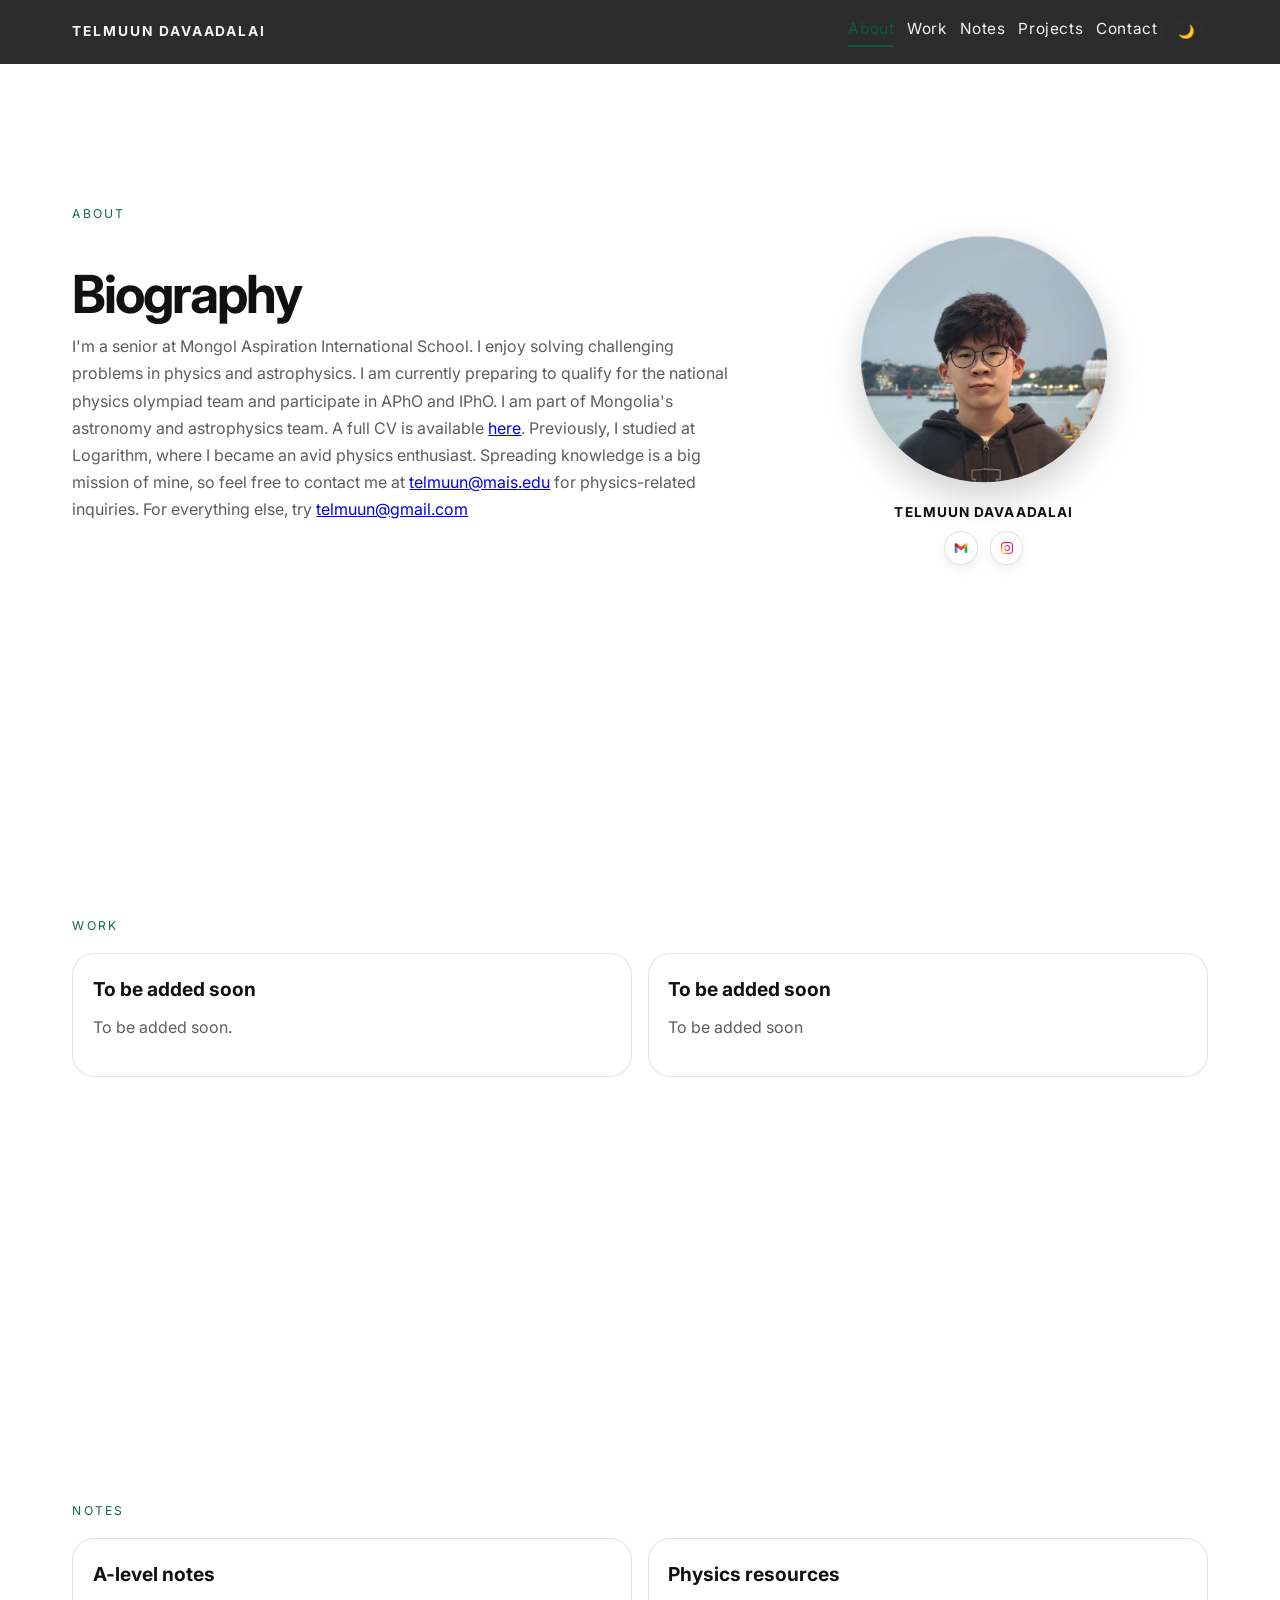
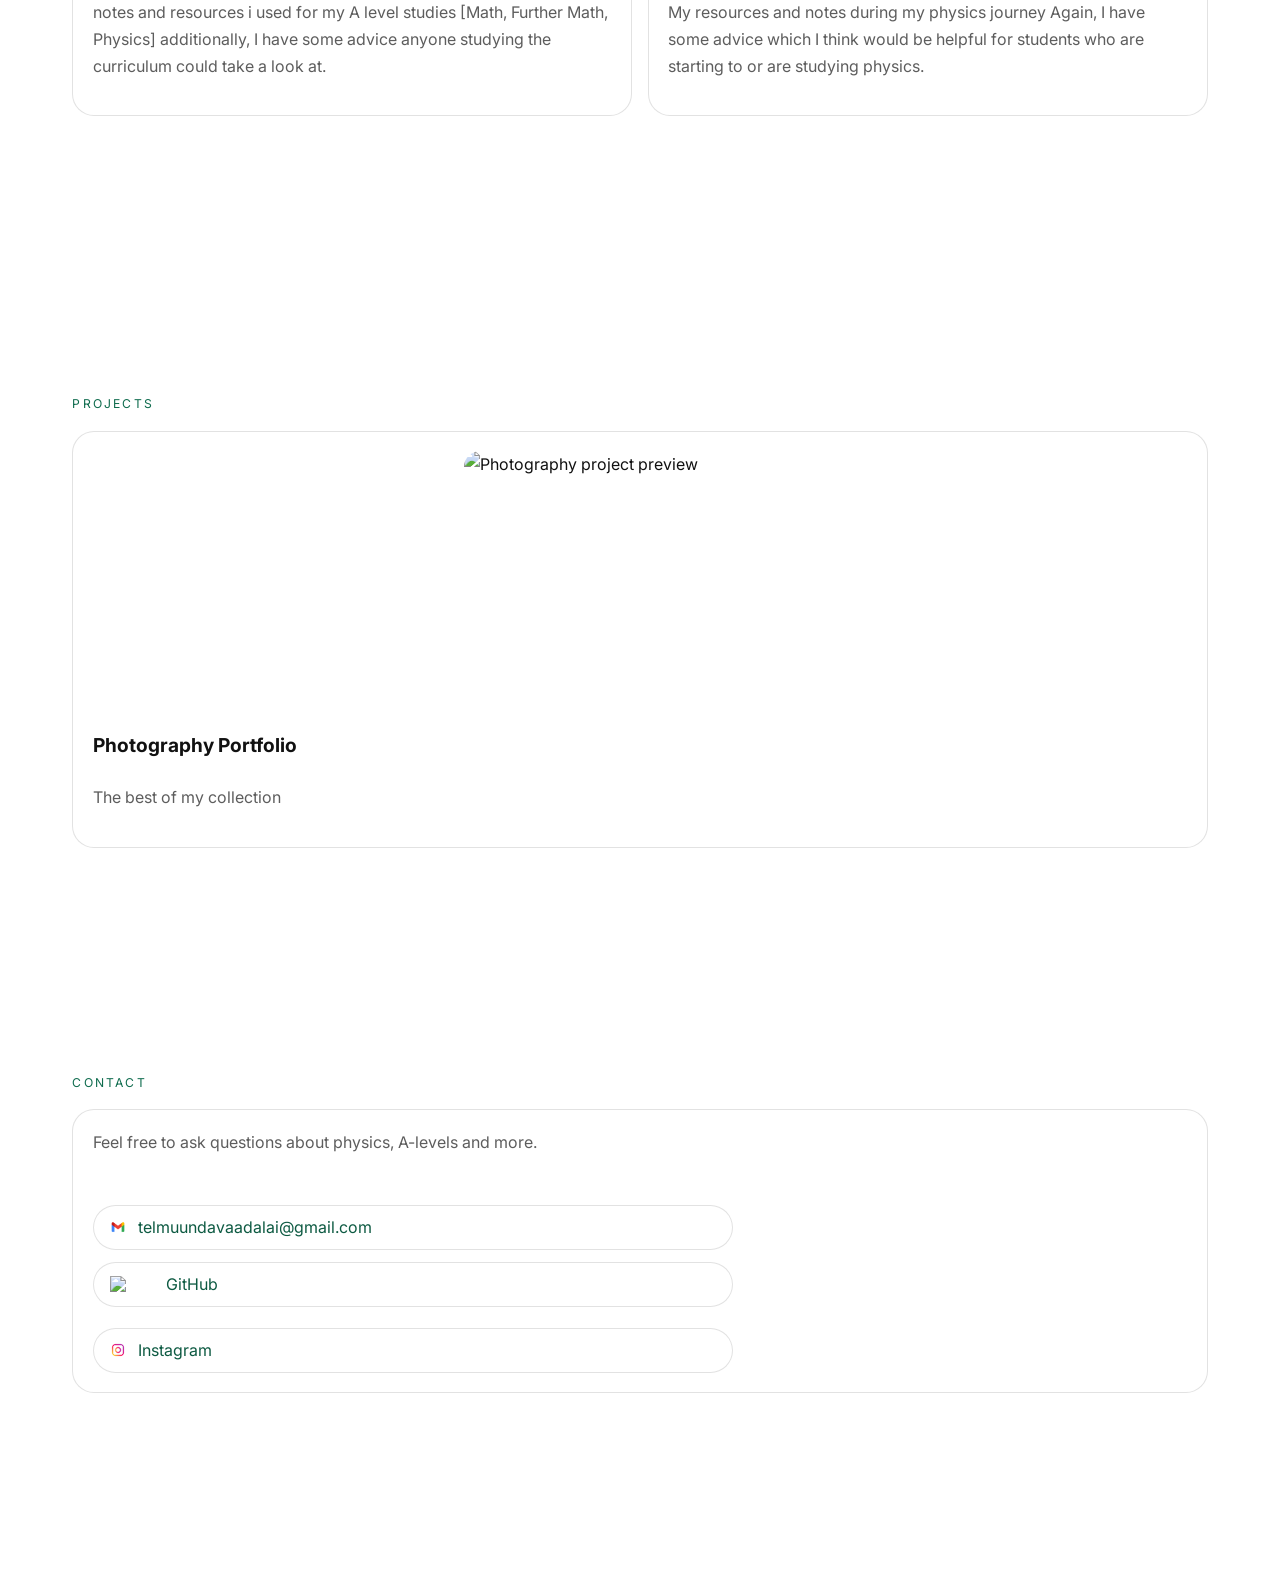
==== index.html @ 23a1ea7b "Update Instagram logo image format to AVIF" ====
<!DOCTYPE html>
<html lang="en">
	<head>
		<title>Telmuun Davaadalai | Portfolio</title>
		<meta charset="utf-8" />
		<meta name="viewport" content="width=device-width, initial-scale=1, user-scalable=no" />
		<link rel="preconnect" href="https://fonts.googleapis.com" />
		<link rel="preconnect" href="https://fonts.gstatic.com" crossorigin />
		<link href="https://fonts.googleapis.com/css2?family=Inter:wght@400;500;600;700;800&display=swap" rel="stylesheet" />
		<link rel="stylesheet" href="assets/css/fontawesome-all.min.css" />
		<link rel="stylesheet" href="assets/css/portfolio.css" />
	</head>
	<body>
		<header class="site-header">
			<div class="site-header-inner">
				<a class="brand" href="#about">TELMUUN DAVAADALAI</a>
				<nav class="top-nav" aria-label="Section Menu">
					<a class="nav-link active" href="#about">About</a>
					<a class="nav-link" href="#work">Work</a>
					<a class="nav-link" href="#notes">Notes</a>
					<a class="nav-link" href="#projects">Projects</a>
					<a class="nav-link" href="#contact">Contact</a>
				</nav>
				<button class="theme-toggle" id="themeToggle" 
				type="button" aria-label="Toggle light and dark mode">🌙</button>
			</div>
		</header>

		<main class="content-shell">
				<section class="section intro" id="about">
					<div class="eyebrow">About</div>
					<div class="intro-grid">
						<div>
							<h1>Biography</h1>
							<p>I'm a senior at Mongol Aspiration International School. I enjoy solving 
								challenging problems in physics and astrophysics. I am currently preparing to qualify for 
								the national physics olympiad team and participate in APhO and IPhO. 
								I am part of Mongolia's astronomy and astrophysics team. A full CV is available 
								<a href="files/cv.pdf" download>here</a>.
								Previously, I studied at Logarithm, where I became an avid physics enthusiast.
								 Spreading knowledge is a big mission of mine, so feel free to contact me at 
								 <a href="mailto:27d_telmuun.d@mongolaspiration.edu.mn">telmuun@mais.edu</a> for physics-related
								 inquiries. For everything else, try <a href="mailto:telmuun2020temka123@gmail.com">telmuun@gmail.com</a>

							   </p>
						</div>
							<div class="portrait-wrap">
								<div class="portrait-panel">
									<img src="files/telmuun01.jpg" alt="Portrait of Telmuun" />
								</div>
								<div class="portrait-caption">
								<div class="portrait-name">Telmuun Davaadalai</div>
								<div class="portrait-links">
									<a href="mailto:telmuundavaadalai@gmail.com" aria-label="Email Telmuun">
										<img src="files/gmaillogo.png" alt="Email icon" />
									</a>
									<a href="https://www.instagram.com/telmuun_davaadalai/" target="_blank" rel="noreferrer" aria-label="Instagram">
										<img src="files/instagramlogo.avif" alt="Instagram icon" />
									</a>
								</div>
							</div>
						</div>
					</div>
				</section>

				<section class="section" id="work">
					<div class="eyebrow">Work</div>
					<div class="card-grid">
						<article class="card">
							<h2>To be added soon</h2>
							<p>To be added soon.</p>
						</article>
						<article class="card">
							<h2>To be added soon</h2>
							<p>To be added soon</p>
						</article>
					</div>
				</section>

				<section class="section" id="notes">
					<div class="eyebrow">Notes</div>
					<div class="card-grid cards-2">
						<article class="card">
							<h2>A-level notes</h2>
							<p>notes and resources i used for my A level studies [Math, Further Math, Physics]
								additionally, I have some advice anyone studying the curriculum could take a look at. 
							</p>
						</article>
						<article class="card">
							<h2>Physics resources</h2>
							<p>My resources and notes during my physics journey
								Again, I have some advice which I think would be helpful for students who are starting to or are studying physics.
							</p>
						</article>
					</div>
				</section>

				<section class="section" id="projects">
					<div class="eyebrow">Projects</div>
					<div class="card-grid single-photo-project">
						<a class="card photo-card project-link" href="photography.html">
							<div class="photo-card-image">
								<img src="images/thumbs/01.jpg" alt="Photography project preview" />
							</div>
							<h2>Photography Portfolio</h2>
							<p>The best of my collection</p>
						</a>
					</div>
				</section>

				<section class="section" id="contact">
					<div class="eyebrow">Contact</div>
					<div class="contact-box">
						<p>Feel free to ask questions about physics, A-levels and more.</p>
						<ul class="contact-list">
							<li>
								<a class="contact-item" href="mailto:telmuundavaadalai@gmail.com" aria-label="Email Telmuun">
									<img class="contact-icon" src="files/gmaillogo.png" alt="Email logo" />
									<span>telmuundavaadalai@gmail.com</span>
								</a>
							</li>
							<li>
								<a class="contact-item" href="https://github.com/Tlmun" target="_blank" rel="noreferrer" aria-label="GitHub">
									<img class="contact-icon github-logo-light" src="files/Githubblack.png" alt="GitHub logo for light mode" />
									<img class="contact-icon github-logo-dark" src="files/Githubwhite.png" alt="GitHub logo for dark mode" />
									<span>GitHub</span>
								</a>
							</li>
							<li>
								<a class="contact-item" href="https://www.instagram.com/telmuun_davaadalai/" target="_blank" rel="noreferrer" aria-label="Instagram">
									<img class="contact-icon" src="files/instagramlogo.avif" alt="Instagram logo" />
									<span>Instagram</span>
								</a>
							</li>
						</ul>
					</div>
				</section>
			</main>

		<script>
			const sections = document.querySelectorAll('.section');
			const links = document.querySelectorAll('.nav-link');
			const themeToggle = document.getElementById('themeToggle');
			const prefersDark = window.matchMedia('(prefers-color-scheme: dark)').matches;

			document.body.classList.toggle('light-mode', !prefersDark);
			document.body.classList.toggle('dark-mode', prefersDark);
			themeToggle.textContent = prefersDark ? '☀️' : '🌙';

			themeToggle.addEventListener('click', () => {
				const isLight = document.body.classList.toggle('light-mode');
				document.body.classList.toggle('dark-mode', !isLight);
				themeToggle.textContent = isLight ? '🌙' : '☀️';
			});

			const observer = new IntersectionObserver((entries) => {
				entries.forEach((entry) => {
					if (!entry.isIntersecting) return;

					const id = entry.target.getAttribute('id');
					links.forEach((link) => {
						const active = link.getAttribute('href') === `#${id}`;
						link.classList.toggle('active', active);
					});
				});
			}, {
				threshold: 0.45
			});

			sections.forEach((section) => observer.observe(section));
		</script>
	</body>
</html>
---- assets/css/portfolio.css ----
:root {
  --bg: #0a0a0a;
  --panel: rgba(255, 255, 255, 0.04);
  --text: #f5f3ee;
  --muted: #beb8ab;
  --line: rgba(255, 255, 255, 0.1);
  --accent: #9de2cb;
  --accent-2: #d8f7eb;
}

@media (prefers-color-scheme: light) {
  :root {
    --bg: #ffffff;
    --panel: #ffffff;
    --text: #111111;
    --muted: #5d5d5d;
    --line: rgba(17, 17, 17, 0.12);
    --accent: #0f6c4e;
    --accent-2: #0d5a42;
  }
}

* {
  box-sizing: border-box;
}

html {
  scroll-behavior: smooth;
}

body {
  margin: 0;
  font-family: "Inter", "Segoe UI", Helvetica, Arial, sans-serif;
  background:
    radial-gradient(circle at top left, rgba(157, 226, 203, 0.16), transparent 18%),
    radial-gradient(circle at top right, rgba(216, 247, 235, 0.1), transparent 22%),
    var(--bg);
  color: var(--text);
  line-height: 1.7;
}

body.light-mode {
  --bg: #ffffff;
  --panel: #ffffff;
  --text: #111111;
  --muted: #5d5d5d;
  --line: rgba(17, 17, 17, 0.12);
  --accent: #0f6c4e;
  --accent-2: #0d5a42;
  background: #ffffff;
}

body.dark-mode {
  --bg: #0a0a0a;
  --panel: rgba(255, 255, 255, 0.04);
  --text: #f5f3ee;
  --muted: #beb8ab;
  --line: rgba(255, 255, 255, 0.1);
  --accent: #9de2cb;
  --accent-2: #d8f7eb;
}

img {
  max-width: 100%;
  display: block;
}

.site-header {
  position: sticky;
  top: 0;
  z-index: 30;
  backdrop-filter: blur(14px);
  background: rgba(10, 10, 10, 0.86);
  border-bottom: 1px solid var(--line);
}

.site-header .brand,
.site-header .theme-toggle,
.site-header .top-nav a {
  color: #f5f3ee;
}

.site-header-inner {
  max-width: 1180px;
  margin: 0 auto;
  padding: 1rem 1.4rem;
  display: flex;
  align-items: center;
  justify-content: space-between;
  gap: 0.45rem;
}

.theme-toggle {
  margin-left: 0;
  border: 1px solid var(--line);
  background: transparent;
  color: #f5f3ee;
  border-radius: 999px;
  padding: 0.45rem 0.75rem;
  cursor: pointer;
}

.brand {
  display: inline-block;
  margin-right: auto;
  color: #f5f3ee;
  text-decoration: none;
  font-weight: 700;
  letter-spacing: 0.14em;
  text-transform: uppercase;
  font-size: 0.86rem;
}

.top-nav {
  display: flex;
  gap: 0.8rem;
  flex-wrap: wrap;
}

.top-nav a {
  color: #d8f7eb;
  text-decoration: none;
  font-size: 0.96rem;
  letter-spacing: 0.04em;
  padding-bottom: 0.18rem;
  border-bottom: 2px solid transparent;
}

.top-nav a:hover,
.top-nav a.active {
  color: var(--accent-2);
  border-bottom-color: var(--accent-2);
  font-weight: 400;
}

.content-shell {
  max-width: 1180px;
  margin: 0 auto;
  padding: 0.9rem 1.4rem 2rem;
}

.section {
  min-height: 68vh;
  display: flex;
  flex-direction: column;
  justify-content: center;
  padding: 0.4rem 0;
}

.eyebrow {
  color: var(--accent);
  text-transform: uppercase;
  letter-spacing: 0.18em;
  font-size: 0.76rem;
  margin-bottom: 1rem;
}

.intro-grid,
.card-grid,
.contact-box {
  display: grid;
  gap: 1rem;
}

.intro-grid {
  grid-template-columns: 1.2fr 0.8fr;
  align-items: center;
}

h1,
h2,
p {
  margin-top: 0;
}

h1 {
  font-size: clamp(2.2rem, 4.1vw, 3.5rem);
  line-height: 1.04;
  letter-spacing: -0.04em;
  margin-bottom: 0.75rem;
}

h2 {
  font-size: 1.2rem;
  margin-bottom: 0.5rem;
}

p,
li {
  color: var(--muted);
}

.portrait-panel,
.card,
.contact-box {
  border: 1px solid var(--line);
  border-radius: 22px;
  background: var(--panel);
}

.portrait-wrap {
  display: flex;
  flex-direction: column;
  align-items: center;
  gap: 0.75rem;
}

.portrait-panel {
  overflow: hidden;
  width: 100%;
  max-width: 15.5rem;
  aspect-ratio: 1 / 1;
  min-height: 15.5rem;
  border-radius: 50%;
  margin: 0 auto;
  transform: translateY(-0.35rem);
  box-shadow: 0 14px 36px rgba(0, 0, 0, 0.18);
}

.portrait-panel img {
  width: 100%;
  height: 100%;
  object-fit: cover;
  object-position: center 18%;
  display: block;
}

.portrait-caption {
  text-align: center;
}

.portrait-name {
  color: var(--text);
  font-size: 0.85rem;
  font-weight: 700;
  letter-spacing: 0.08em;
  text-transform: uppercase;
  margin-bottom: 0.45rem;
}

.portrait-links {
  display: flex;
  justify-content: center;
  gap: 0.75rem;
}

.portrait-links a {
  display: inline-flex;
  align-items: center;
  justify-content: center;
  width: 2.1rem;
  height: 2.1rem;
  border-radius: 999px;
  background: rgba(255, 255, 255, 0.16);
  color: var(--text);
  text-decoration: none;
  border: 1px solid var(--line);
  box-shadow: 0 4px 12px rgba(0, 0, 0, 0.08);
}

.portrait-links a i,
.portrait-links a img {
  width: 1.15rem !important;
  height: 1.15rem !important;
  object-fit: contain !important;
  display: block;
  max-width: none !important;
}

/* Ensure contact & portrait icons never scale up on large screens */
.contact-icon,
.contact-links img,
.portrait-links a img {
  width: 1rem !important;
  height: 1rem !important;
  max-width: 1rem !important;
  max-height: 1rem !important;
  object-fit: contain !important;
  flex-shrink: 0;
}

/* Fallback for any ancestor rules that expand images */
.contact-item img,
.portrait-links img {
  display: inline-block !important;
}

.portrait-links a:hover {
  background: rgba(255, 255, 255, 0.3);
}

.card-grid {
  grid-template-columns: repeat(2, minmax(0, 1fr));
}

.cards-2 {
  grid-template-columns: repeat(2, minmax(0, 1fr));
}

.card,
.contact-box {
  padding: 1.2rem;
}

.single-photo-project {
  grid-template-columns: 1fr;
}

.photo-card {
  display: flex;
  flex-direction: column;
  gap: 0.9rem;
}

.project-link {
  color: inherit;
  text-decoration: none;
}

.photo-card-image {
  overflow: hidden;
  border-radius: 16px;
  width: min(22rem, 100%);
  aspect-ratio: 4 / 3;
  background: rgba(255, 255, 255, 0.03);
  margin: 0 auto;
}

.photo-card-image img {
  width: 100%;
  height: 100%;
  object-fit: cover;
  display: block;
}

.contact-list {
  list-style: none;
  padding: 0;
  margin: 1rem 0 0;
}

.contact-item {
  display: inline-flex;
  align-items: center;
  gap: 0.75rem;
  width: 100%;
  max-width: 40rem;
  padding: 0.75rem 1rem;
  border-radius: 999px;
  background: rgba(255, 255, 255, 0.08);
  border: 1px solid var(--line);
  color: inherit;
  text-decoration: none;
  transition: background 0.2s ease;
  line-height: 1.2;
}

.contact-item:hover {
  background: rgba(255, 255, 255, 0.16);
}

.contact-icon {
  width: 1rem !important;
  height: 1rem !important;
  object-fit: contain;
  display: block;
  flex-shrink: 0;
}

.github-logo-light,
.github-logo-dark {
  width: 1rem !important;
  height: 1rem !important;
  object-fit: contain;
  display: inline-block;
}

.github-logo-dark {
  display: none;
}

body.dark-mode .github-logo-light {
  display: none;
}

body.dark-mode .github-logo-dark {
  display: inline-block;
}

body.light-mode .github-logo-light {
  display: inline-block;
}

body.light-mode .github-logo-dark {
  display: none;
}

.contact-list li + li {
  margin-top: 0.75rem;
}

.contact-item span {
  display: inline-block;
  max-width: calc(100% - 1.5rem);
  overflow-wrap: anywhere;
}

.contact-list a {
  color: var(--accent-2);
  text-decoration: none;
}

.gallery-shell {
  padding-top: 2rem;
}

.gallery-grid {
  display: grid;
  grid-template-columns: repeat(3, minmax(0, 1fr));
  gap: 1.2rem;
}

.gallery-card {
  border: 1px solid var(--line);
  border-radius: 18px;
  background: var(--panel);
  overflow: hidden;
}

.gallery-card img {
  width: 100%;
  aspect-ratio: 4 / 5;
  object-fit: cover;
  display: block;
}

.gallery-caption {
  padding: 1rem;
}

.gallery-caption h2 {
  margin-bottom: 0.3rem;
}

.gallery-caption p {
  margin-bottom: 0;
}

@media (max-width: 900px) {
  .site-header-inner {
    flex-direction: row;
    align-items: center;
    justify-content: space-between;
    flex-wrap: nowrap;
  }

  .brand {
    margin-right: 0.5rem;
  }

  .top-nav {
    margin-left: auto;
    gap: 0.5rem;
  }

  .theme-toggle {
    margin-left: 0.2rem;
  }

  .portrait-panel {
    max-width: 13rem;
    min-height: 13rem;
    transform: translateY(-0.2rem);
  }

  .portrait-name {
    font-size: 0.74rem;
  }

  .section {
    min-height: auto;
  }

  .intro-grid,
  .card-grid,
  .cards-2,
  .gallery-grid {
    grid-template-columns: 1fr;
  }
}
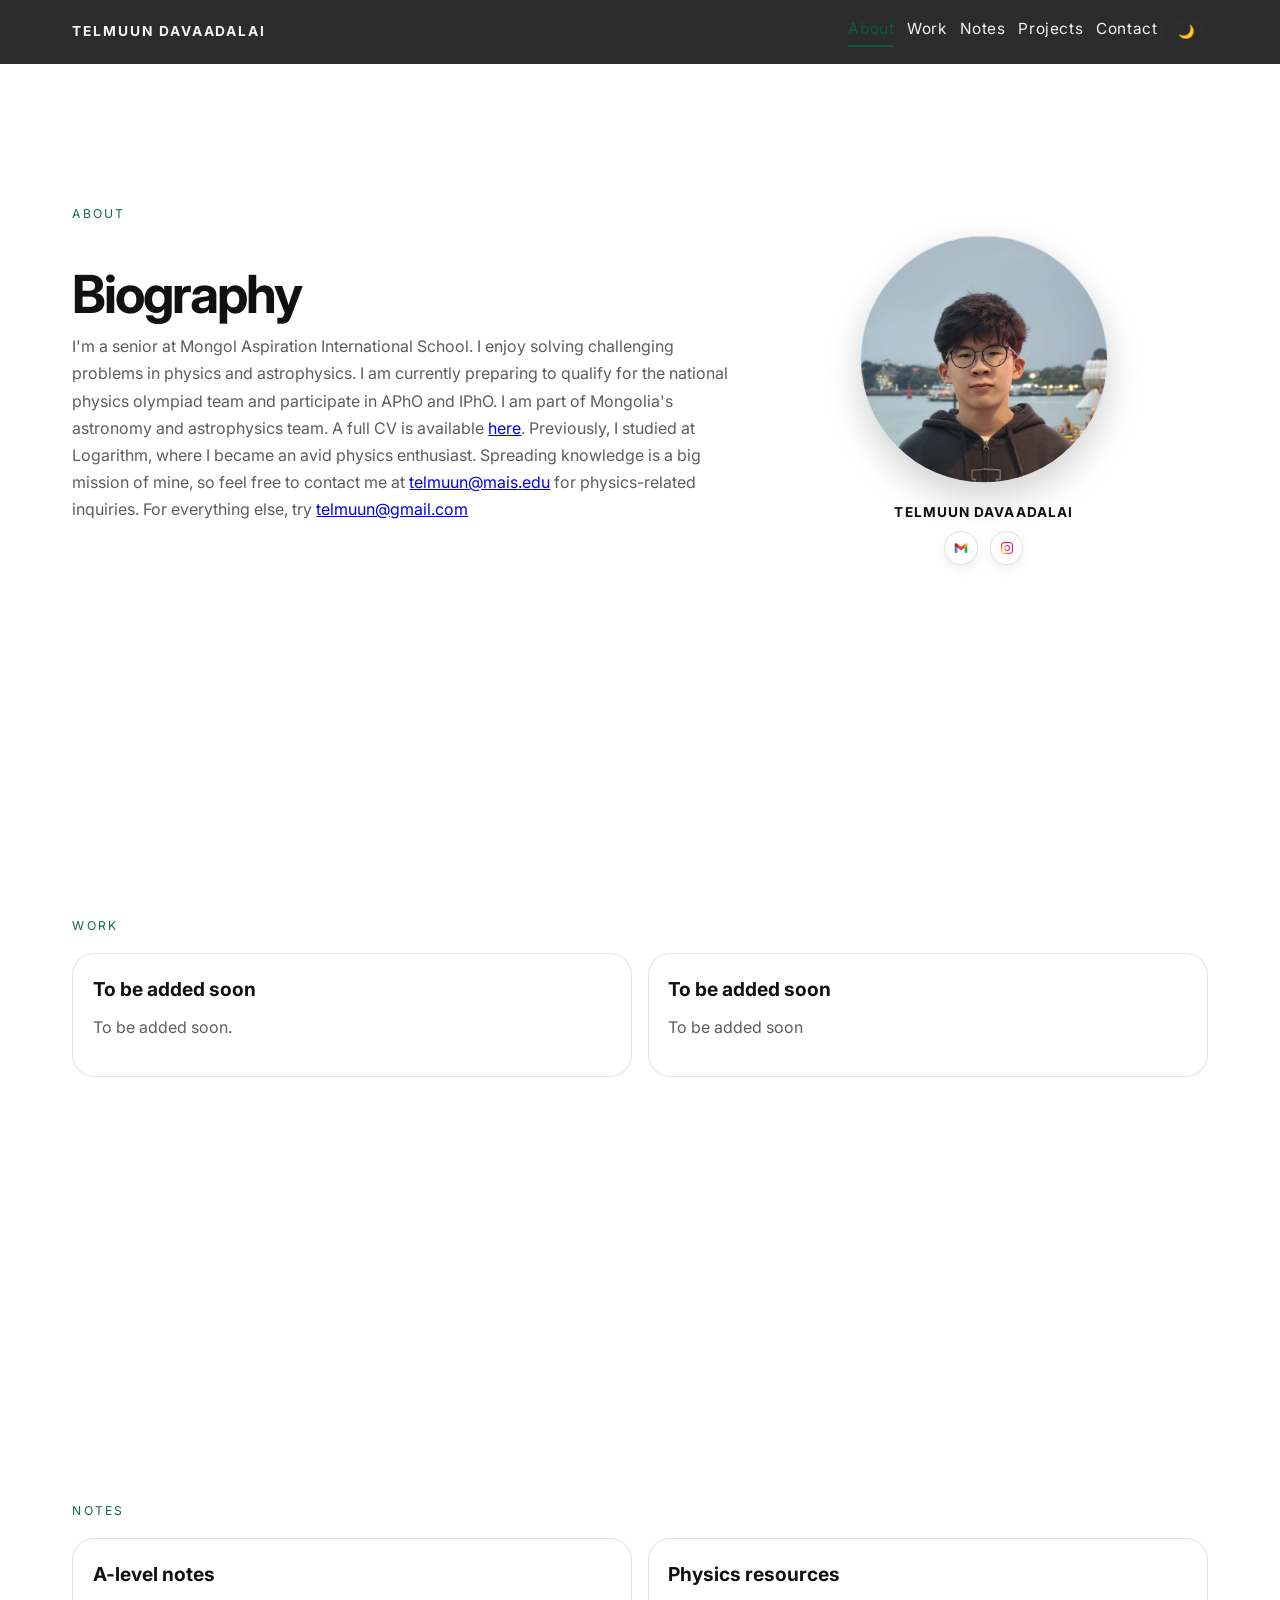
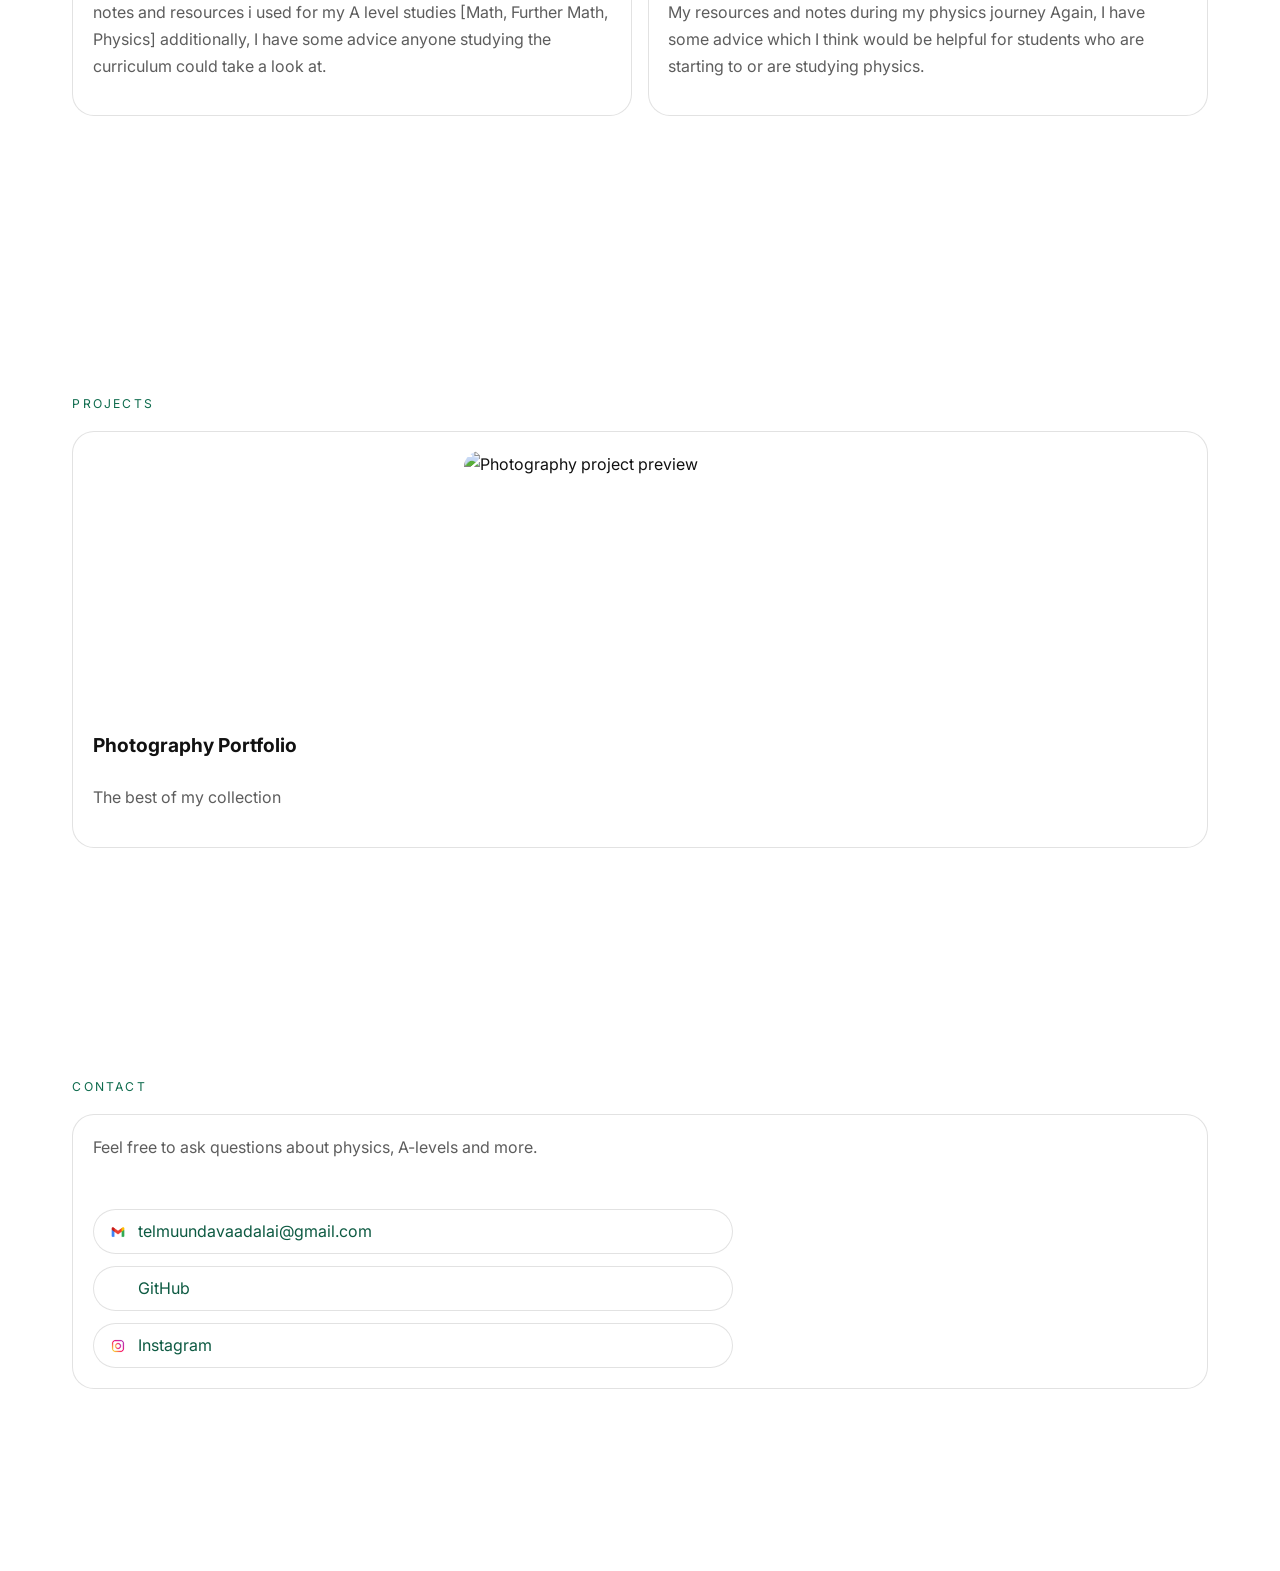
==== commit 6be80205: "Remove light mode GitHub logo from index.html Removed GitHub logo for light mode from contact sectio" ====
--- a/index.html
+++ b/index.html
@@ -121,7 +121,6 @@
 							</li>
 							<li>
 								<a class="contact-item" href="https://github.com/Tlmun" target="_blank" rel="noreferrer" aria-label="GitHub">
-									<img class="contact-icon github-logo-light" src="files/Githubblack.png" alt="GitHub logo for light mode" />
 									<img class="contact-icon github-logo-dark" src="files/Githubwhite.png" alt="GitHub logo for dark mode" />
 									<span>GitHub</span>
 								</a>
--- a/assets/css/portfolio.css
+++ b/assets/css/portfolio.css
@@ -337,10 +337,17 @@
   list-style: none;
   padding: 0;
   margin: 1rem 0 0;
+  display: flex;
+  flex-direction: column;
+  gap: 0.75rem;
+}
+
+.contact-list li {
+  margin: 0;
 }
 
 .contact-item {
-  display: inline-flex;
+  display: flex;
   align-items: center;
   gap: 0.75rem;
   width: 100%;
@@ -367,19 +374,10 @@
   flex-shrink: 0;
 }
 
-.github-logo-light,
 .github-logo-dark {
   width: 1rem !important;
   height: 1rem !important;
   object-fit: contain;
-  display: inline-block;
-}
-
-.github-logo-dark {
-  display: none;
-}
-
-body.dark-mode .github-logo-light {
   display: none;
 }
 
@@ -387,20 +385,13 @@
   display: inline-block;
 }
 
-body.light-mode .github-logo-light {
-  display: inline-block;
-}
-
 body.light-mode .github-logo-dark {
   display: none;
 }
 
-.contact-list li + li {
-  margin-top: 0.75rem;
-}
-
 .contact-item span {
   display: inline-block;
+  min-width: 0;
   max-width: calc(100% - 1.5rem);
   overflow-wrap: anywhere;
 }
@@ -414,28 +405,67 @@
   padding-top: 2rem;
 }
 
+
 .gallery-grid {
   display: grid;
-  grid-template-columns: repeat(3, minmax(0, 1fr));
-  gap: 1.2rem;
+  grid-template-columns: repeat(auto-fit, minmax(220px, 1fr));
+  gap: 1rem;
+  /* Each row will have a fixed display height; images fill and crop to match */
+  grid-auto-rows: 18rem;
 }
 
 .gallery-card {
   border: 1px solid var(--line);
-  border-radius: 18px;
+  border-radius: 12px;
   background: var(--panel);
   overflow: hidden;
+  position: relative;
+  /* make the card span the auto row height */
+  display: block;
+}
+
+.gallery-card .gallery-link {
+  display: block;
+  width: 100%;
+  height: 100%;
+  color: inherit;
+  text-decoration: none;
 }
 
 .gallery-card img {
   width: 100%;
-  aspect-ratio: 4 / 5;
+  height: 100%;
   object-fit: cover;
   display: block;
 }
 
 .gallery-caption {
-  padding: 1rem;
+  position: absolute;
+  left: 0;
+  right: 0;
+  bottom: 0;
+  padding: 0.8rem 1rem;
+  background: linear-gradient(180deg, rgba(0,0,0,0) 0%, rgba(0,0,0,0.45) 100%);
+  color: #fff;
+}
+
+/* Light-mode caption tweaks */
+body.light-mode .gallery-caption {
+  background: linear-gradient(180deg, rgba(255,255,255,0) 0%, rgba(255,255,255,0.06) 100%);
+  color: var(--text);
+}
+
+@media (max-width: 900px) {
+  .gallery-grid {
+    grid-auto-rows: 14rem;
+  }
+}
+
+@media (max-width: 480px) {
+  .gallery-grid {
+    grid-auto-rows: 11rem;
+    gap: 0.6rem;
+  }
 }
 
 .gallery-caption h2 {
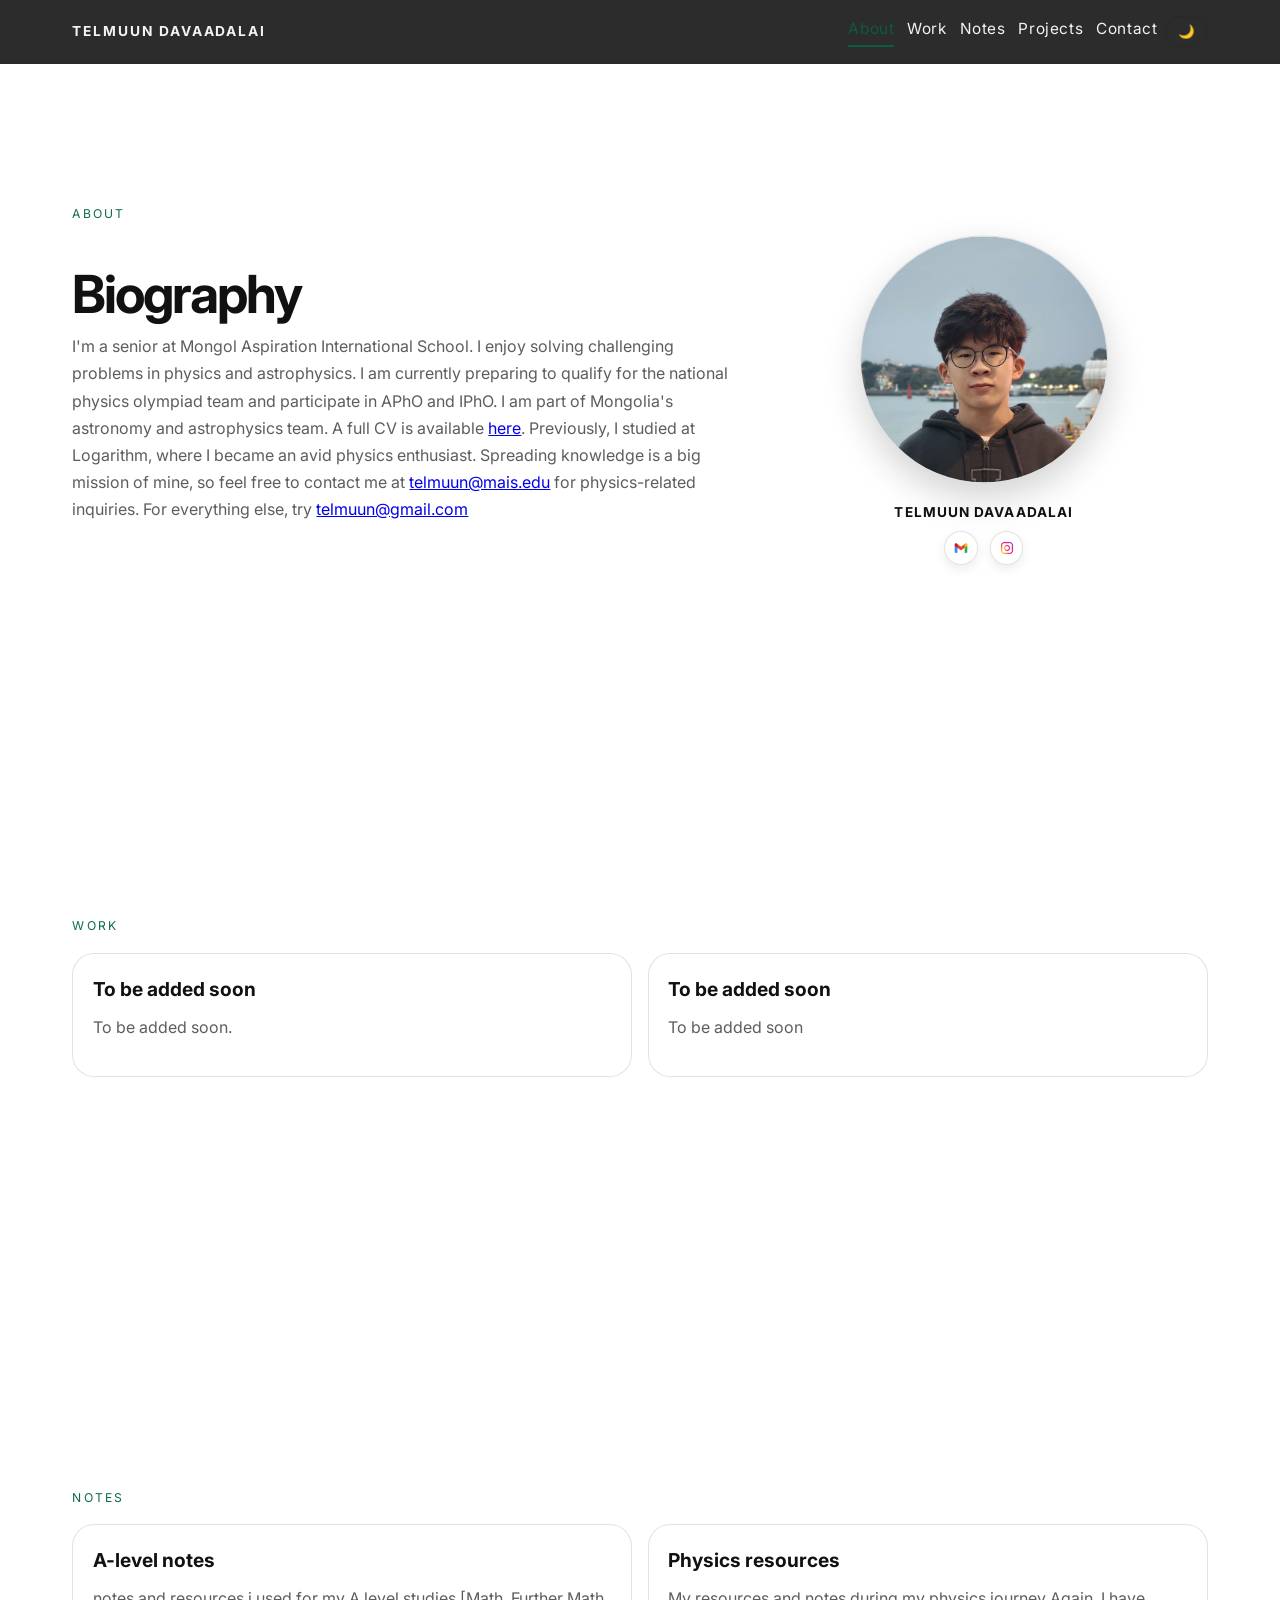
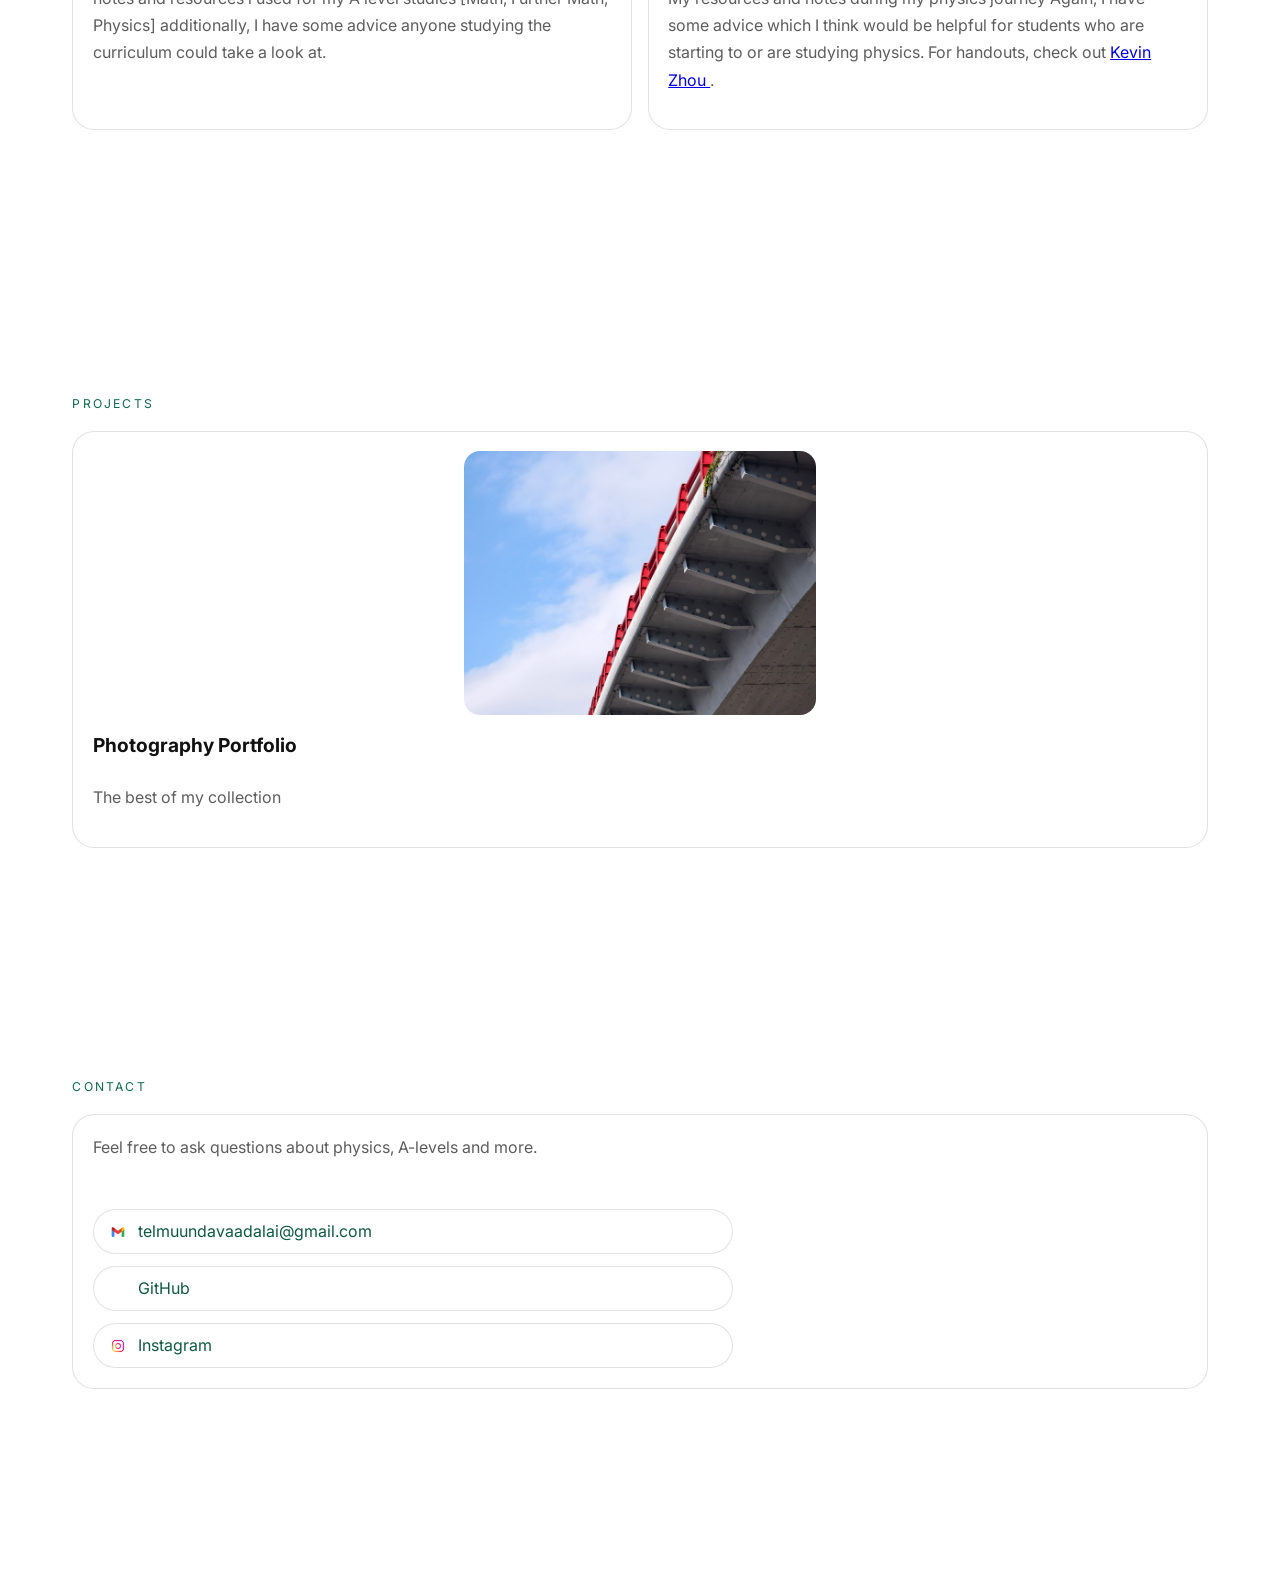
==== commit f1497687: "Update homepage links  handouts link to the Physics resources section, update the photography thumbn" ====
--- a/index.html
+++ b/index.html
@@ -90,6 +90,8 @@
 							<h2>Physics resources</h2>
 							<p>My resources and notes during my physics journey
 								Again, I have some advice which I think would be helpful for students who are starting to or are studying physics.
+								For handouts, check out <a href="https://knzhou.github.io" download>Kevin Zhou
+								</a>.
 							</p>
 						</article>
 					</div>
@@ -100,7 +102,7 @@
 					<div class="card-grid single-photo-project">
 						<a class="card photo-card project-link" href="photography.html">
 							<div class="photo-card-image">
-								<img src="images/thumbs/01.jpg" alt="Photography project preview" />
+								<img src="/files/lightroom/5-IMG_20260101_135800.jpg" alt="Photography project preview" />
 							</div>
 							<h2>Photography Portfolio</h2>
 							<p>The best of my collection</p>
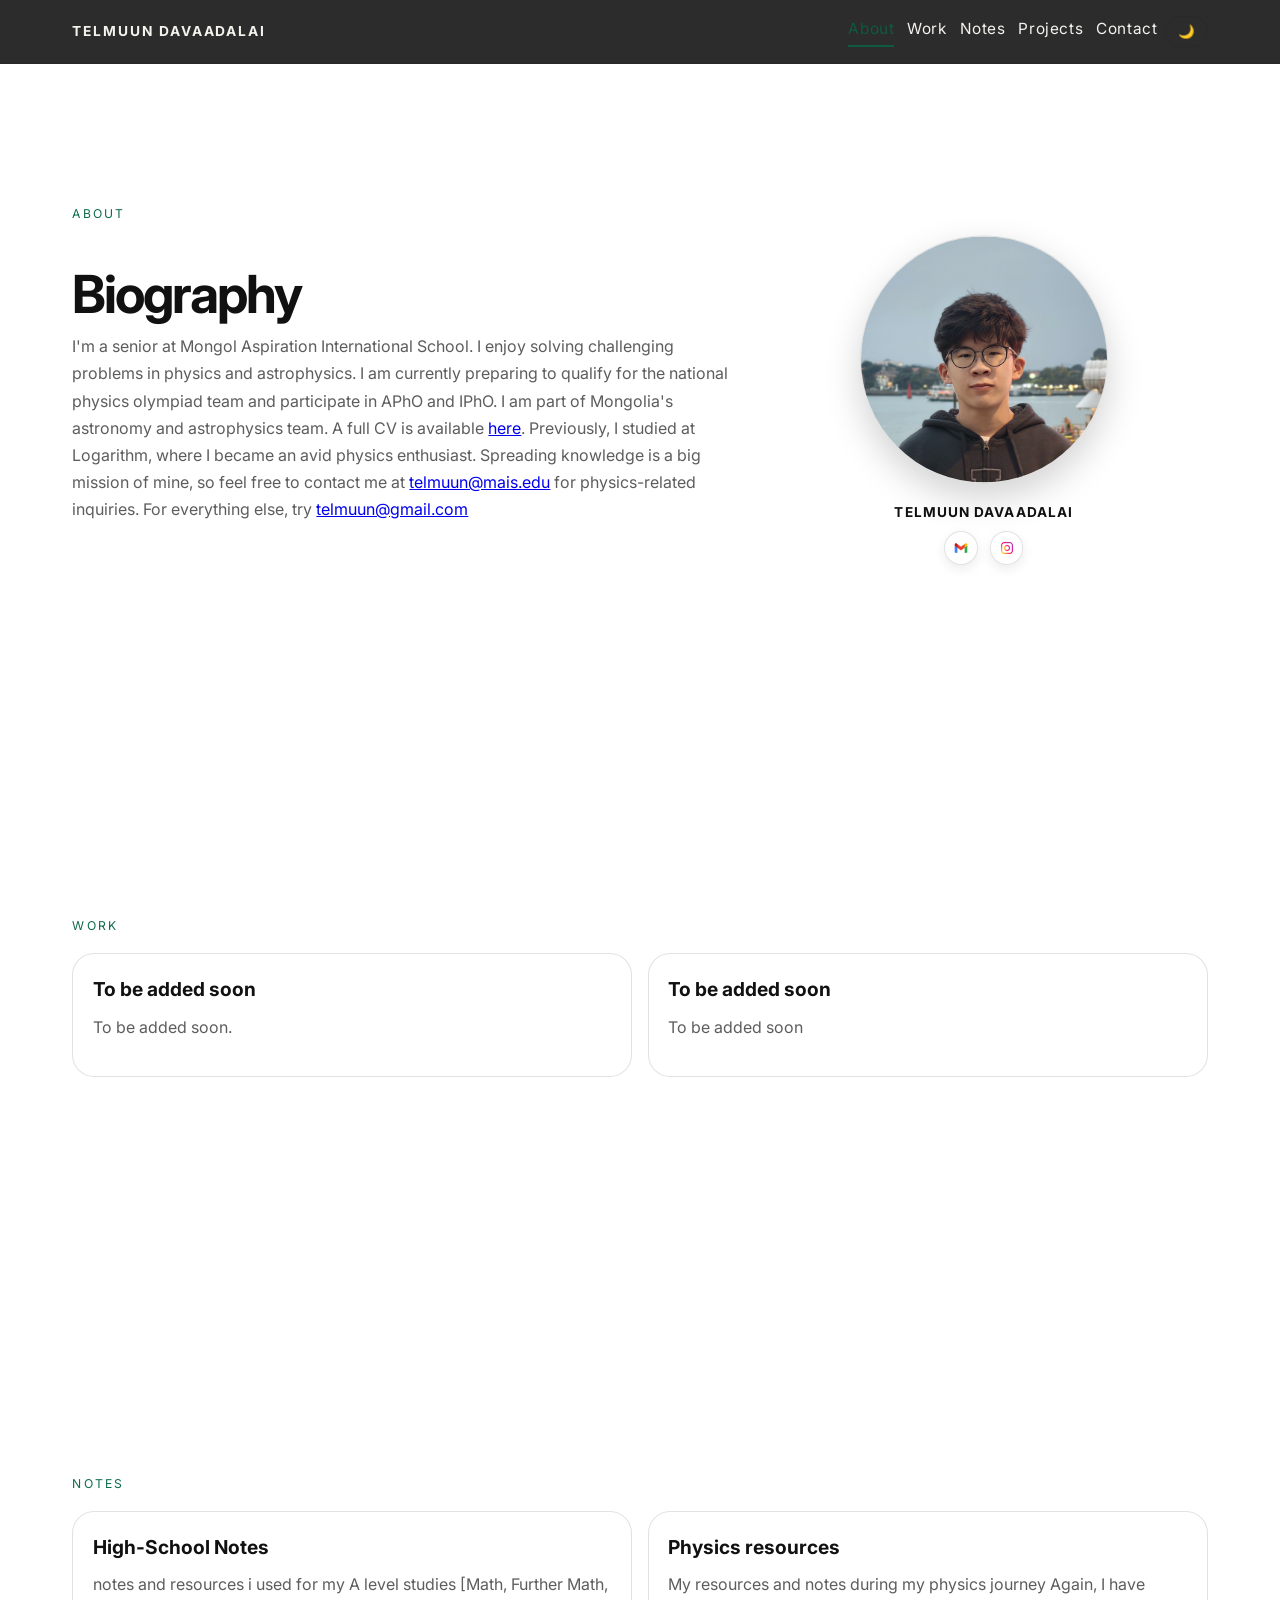
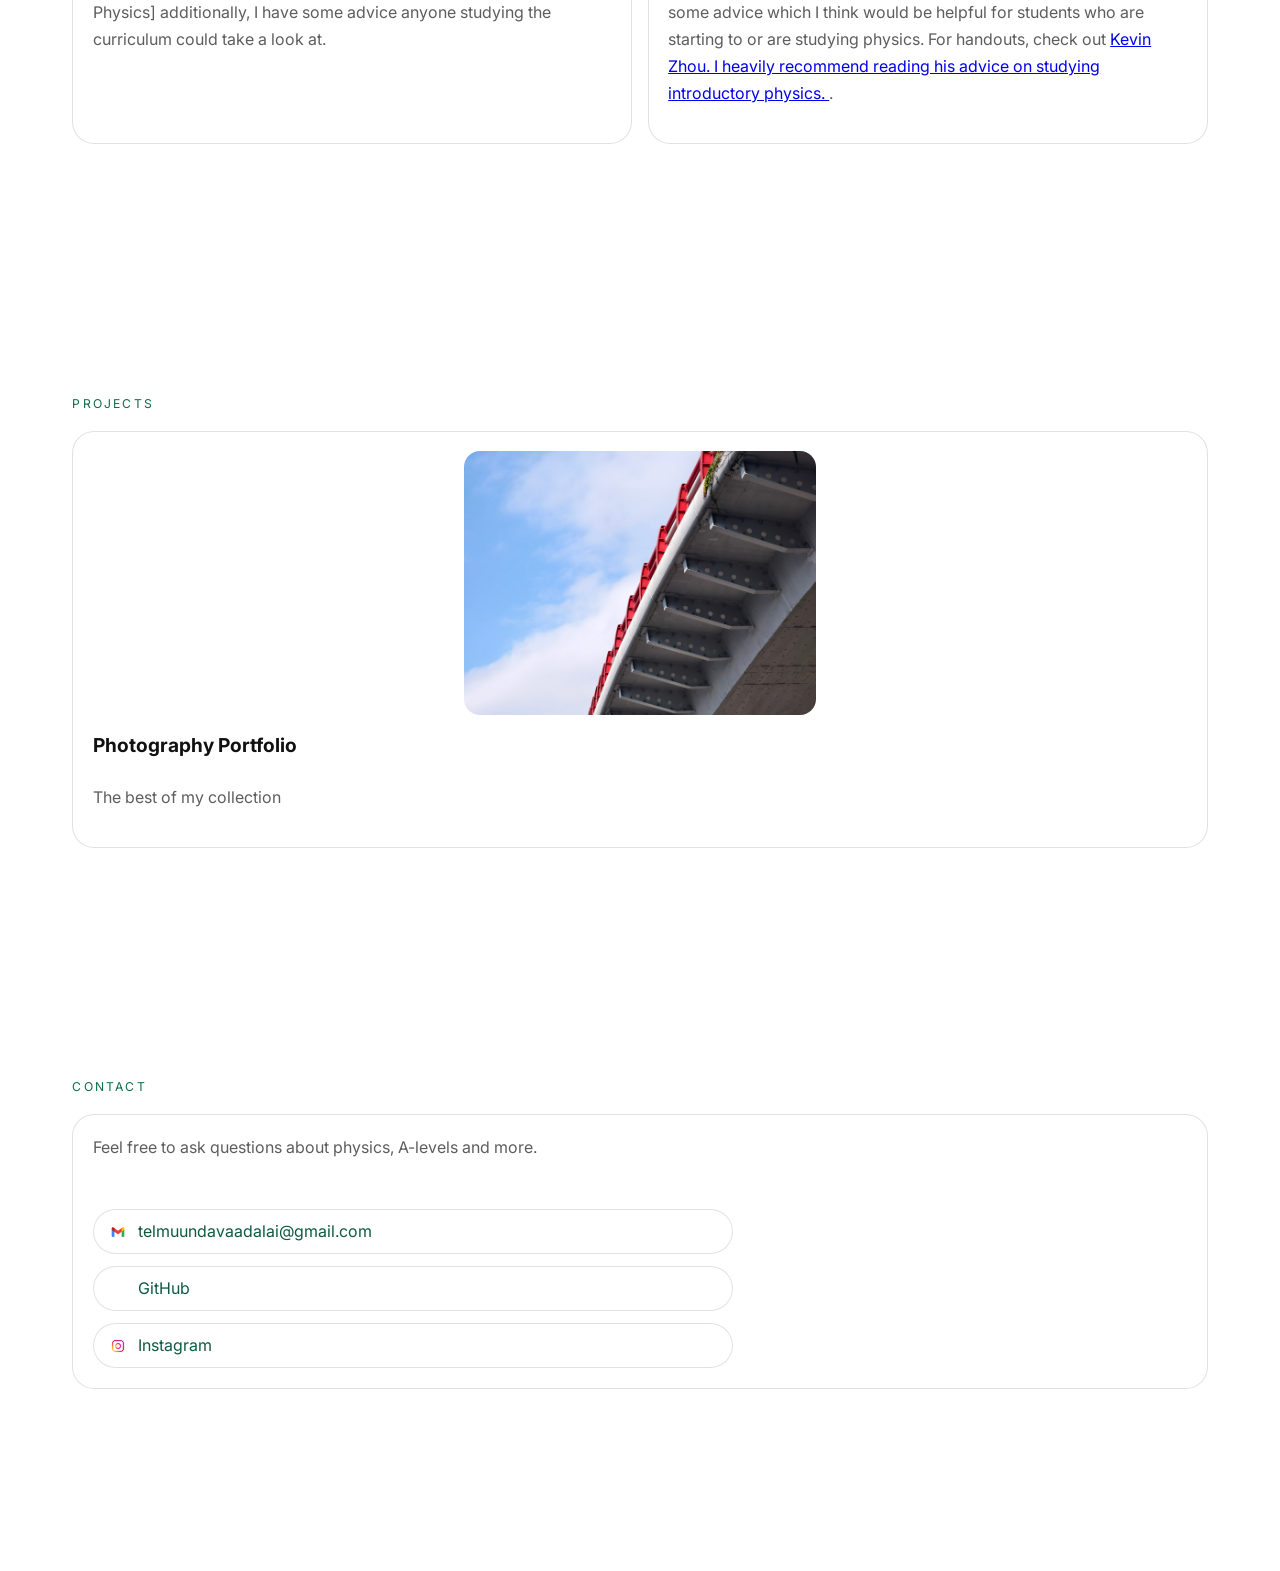
==== commit 730f4b52: "Change A-level notes title and add physics advice Updated the title of A-level notes and added a rec" ====
--- a/index.html
+++ b/index.html
@@ -81,7 +81,7 @@
 					<div class="eyebrow">Notes</div>
 					<div class="card-grid cards-2">
 						<article class="card">
-							<h2>A-level notes</h2>
+							<h2>High-School Notes</h2>
 							<p>notes and resources i used for my A level studies [Math, Further Math, Physics]
 								additionally, I have some advice anyone studying the curriculum could take a look at. 
 							</p>
@@ -90,7 +90,8 @@
 							<h2>Physics resources</h2>
 							<p>My resources and notes during my physics journey
 								Again, I have some advice which I think would be helpful for students who are starting to or are studying physics.
-								For handouts, check out <a href="https://knzhou.github.io" download>Kevin Zhou
+								For handouts, check out <a href="https://knzhou.github.io" download>Kevin Zhou. 
+									I heavily recommend reading his advice on studying introductory physics. 
 								</a>.
 							</p>
 						</article>
--- a/assets/css/portfolio.css
+++ b/assets/css/portfolio.css
@@ -420,8 +420,11 @@
   background: var(--panel);
   overflow: hidden;
   position: relative;
-  /* make the card span the auto row height */
-  display: block;
+  display: block;
+}
+
+.gallery-card.landscape {
+  grid-column: span 2;
 }
 
 .gallery-card .gallery-link {
@@ -459,12 +462,25 @@
   .gallery-grid {
     grid-auto-rows: 14rem;
   }
+
+  .gallery-card.landscape {
+    grid-column: auto;
+  }
+
+  .gallery-card img {
+    object-fit: contain;
+    background: var(--bg);
+  }
 }
 
 @media (max-width: 480px) {
   .gallery-grid {
     grid-auto-rows: 11rem;
     gap: 0.6rem;
+  }
+
+  .gallery-card img {
+    object-fit: contain;
   }
 }
 
@@ -517,4 +533,28 @@
   .gallery-grid {
     grid-template-columns: 1fr;
   }
-}
+
+  body {
+    font-size: 0.95rem;
+  }
+
+  .top-nav a {
+    font-size: 0.9rem;
+  }
+
+  .eyebrow {
+    font-size: 0.72rem;
+  }
+
+  h1 {
+    font-size: clamp(1.85rem, 4.1vw, 2.8rem);
+  }
+
+  h2 {
+    font-size: 1.05rem;
+  }
+
+  #about p {
+    font-size: 0.95rem;
+  }
+}
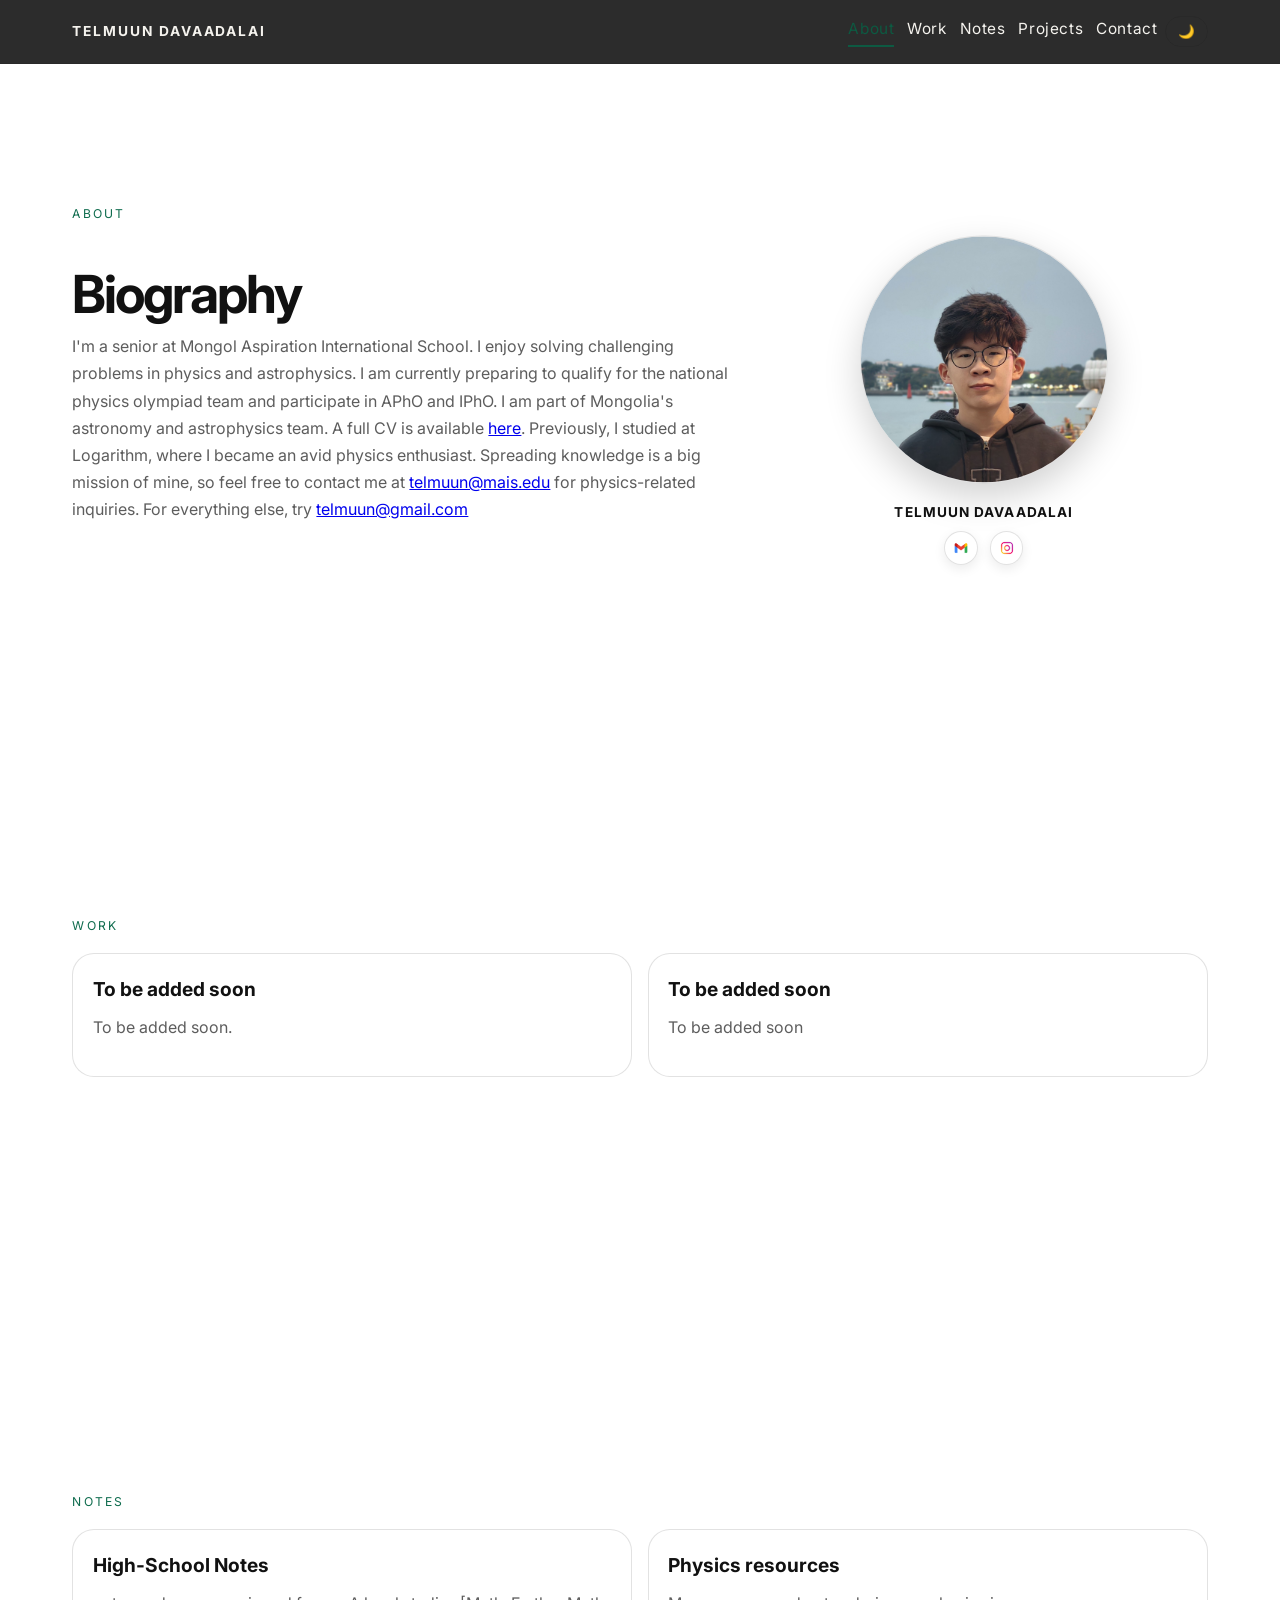
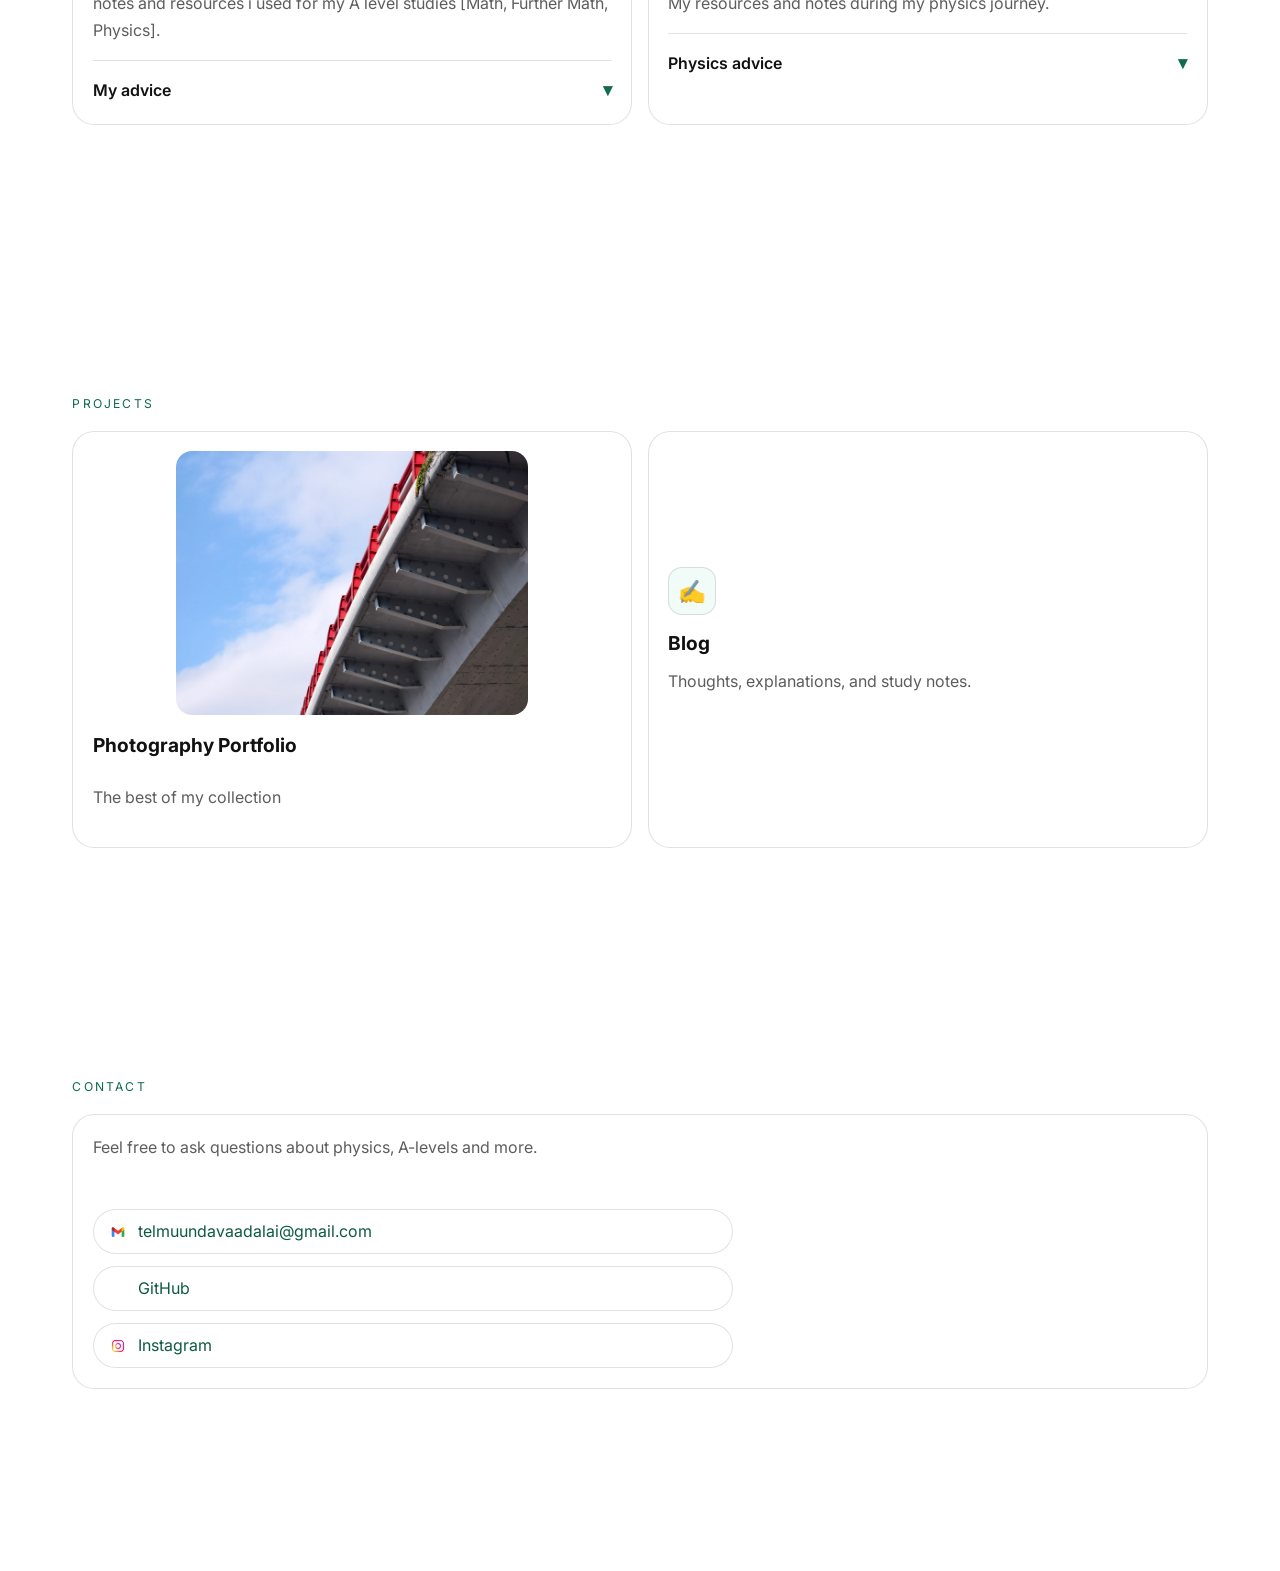
==== commit e26dd5a9: "Add blog page and study advice cards --" ====
--- a/index.html
+++ b/index.html
@@ -82,31 +82,44 @@
 					<div class="card-grid cards-2">
 						<article class="card">
 							<h2>High-School Notes</h2>
-							<p>notes and resources i used for my A level studies [Math, Further Math, Physics]
-								additionally, I have some advice anyone studying the curriculum could take a look at. 
-							</p>
+							<p>notes and resources i used for my A level studies [Math, Further Math, Physics].</p>
+							<details class="advice-dropdown">
+								<summary>My advice</summary>
+								<div class="dropdown-content">
+									<p>Start by understanding the logic behind the topic instead of memorizing formulas.
+										 A strong foundation in the basics makes harder questions feel much less intimidating.</p>
+
+								</div>
+							</details>
 						</article>
 						<article class="card">
 							<h2>Physics resources</h2>
-							<p>My resources and notes during my physics journey
-								Again, I have some advice which I think would be helpful for students who are starting to or are studying physics.
-								For handouts, check out <a href="https://knzhou.github.io" download>Kevin Zhou. 
-									I heavily recommend reading his advice on studying introductory physics. 
-								</a>.
-							</p>
+							<p>My resources and notes during my physics journey.</p>
+							<details class="advice-dropdown">
+								<summary>Physics advice</summary>
+								<div class="dropdown-content">
+									<p>Physics becomes much easier when you pair formulas with intuition. Try to understand what the variables mean physically before solving a problem.</p>
+									<p>For handouts, check out <a href="https://knzhou.github.io" target="_blank" rel="noreferrer">Kevin Zhou</a>. I highly recommend reading his advice on studying introductory physics.</p>
+								</div>
+							</details>
 						</article>
 					</div>
 				</section>
 
 				<section class="section" id="projects">
 					<div class="eyebrow">Projects</div>
-					<div class="card-grid single-photo-project">
+					<div class="card-grid project-grid">
 						<a class="card photo-card project-link" href="photography.html">
 							<div class="photo-card-image">
 								<img src="/files/lightroom/5-IMG_20260101_135800.jpg" alt="Photography project preview" />
 							</div>
 							<h2>Photography Portfolio</h2>
 							<p>The best of my collection</p>
+						</a>
+						<a class="card blog-card project-link" href="blog.html">
+							<div class="blog-card-icon">✍️</div>
+							<h2>Blog</h2>
+							<p>Thoughts, explanations, and study notes.</p>
 						</a>
 					</div>
 				</section>
--- a/assets/css/portfolio.css
+++ b/assets/css/portfolio.css
@@ -302,6 +302,54 @@
   padding: 1.2rem;
 }
 
+.advice-dropdown {
+  margin-top: 1rem;
+  border-top: 1px solid var(--line);
+  padding-top: 0.9rem;
+}
+
+.advice-dropdown summary {
+  list-style: none;
+  cursor: pointer;
+  color: var(--text);
+  font-weight: 600;
+  display: flex;
+  align-items: center;
+  justify-content: space-between;
+  gap: 0.75rem;
+}
+
+.advice-dropdown summary::-webkit-details-marker {
+  display: none;
+}
+
+.advice-dropdown summary::after {
+  content: "▾";
+  color: var(--accent);
+  font-size: 1.1rem;
+  transition: transform 0.2s ease;
+}
+
+.advice-dropdown[open] summary::after {
+  content: "▴";
+}
+
+.dropdown-content {
+  padding-top: 0.75rem;
+}
+
+.dropdown-content p {
+  margin: 0 0 0.75rem;
+}
+
+.dropdown-content p:last-child {
+  margin-bottom: 0;
+}
+
+.project-grid {
+  grid-template-columns: repeat(2, minmax(0, 1fr));
+}
+
 .single-photo-project {
   grid-template-columns: 1fr;
 }
@@ -310,6 +358,28 @@
   display: flex;
   flex-direction: column;
   gap: 0.9rem;
+}
+
+.blog-card {
+  display: flex;
+  flex-direction: column;
+  justify-content: center;
+  align-items: flex-start;
+  min-height: 16rem;
+  text-decoration: none;
+  color: inherit;
+}
+
+.blog-card-icon {
+  width: 3rem;
+  height: 3rem;
+  display: grid;
+  place-items: center;
+  border-radius: 14px;
+  background: rgba(157, 226, 203, 0.14);
+  border: 1px solid var(--line);
+  font-size: 1.4rem;
+  margin-bottom: 0.75rem;
 }
 
 .project-link {
@@ -492,6 +562,111 @@
   margin-bottom: 0;
 }
 
+.blog-shell {
+  max-width: 980px;
+}
+
+.blog-intro {
+  max-width: 65ch;
+  margin-bottom: 1.5rem;
+}
+
+.blog-list {
+  display: grid;
+  gap: 1rem;
+  margin: 2rem 0;
+}
+
+.blog-preview {
+  border: 1px solid var(--line);
+  border-radius: 20px;
+  background: var(--panel);
+  padding: 1.2rem;
+}
+
+.blog-meta {
+  display: inline-block;
+  margin-bottom: 0.5rem;
+  color: var(--accent);
+  font-size: 0.78rem;
+  font-weight: 600;
+  letter-spacing: 0.08em;
+  text-transform: uppercase;
+}
+
+.blog-preview h3 {
+  margin-top: 0;
+  margin-bottom: 0.35rem;
+}
+
+.blog-preview p {
+  margin-bottom: 0.75rem;
+}
+
+.blog-link,
+.inline-link {
+  color: var(--accent);
+  text-decoration: none;
+  font-weight: 600;
+}
+
+.blog-post {
+  border: 1px solid var(--line);
+  border-radius: 22px;
+  background: var(--panel);
+  padding: 1.5rem;
+  margin-top: 2rem;
+}
+
+.blog-post h2,
+.blog-post h3 {
+  margin-top: 0;
+}
+
+.blog-post img {
+  width: 100%;
+  max-height: 28rem;
+  object-fit: cover;
+  border-radius: 16px;
+  border: 1px solid var(--line);
+  margin: 1rem 0;
+}
+
+.blog-post figure {
+  margin: 1.2rem 0;
+}
+
+.blog-post figcaption {
+  color: var(--muted);
+  font-size: 0.9rem;
+  margin-top: 0.5rem;
+}
+
+.code-block {
+  margin: 1.2rem 0;
+  padding: 1rem 1.1rem;
+  border-radius: 16px;
+  overflow-x: auto;
+  background: rgba(157, 226, 203, 0.08);
+  border: 1px solid var(--line);
+  color: var(--text);
+  font-size: 0.9rem;
+  line-height: 1.6;
+}
+
+.code-block code {
+  font-family: "SFMono-Regular", Consolas, "Liberation Mono", Menlo, monospace;
+}
+
+.blog-steps {
+  margin: 1.25rem 0 0;
+  padding-left: 1.1rem;
+}
+
+.blog-steps li {
+  margin-bottom: 0.45rem;
+}
+
 @media (max-width: 900px) {
   .site-header-inner {
     flex-direction: row;
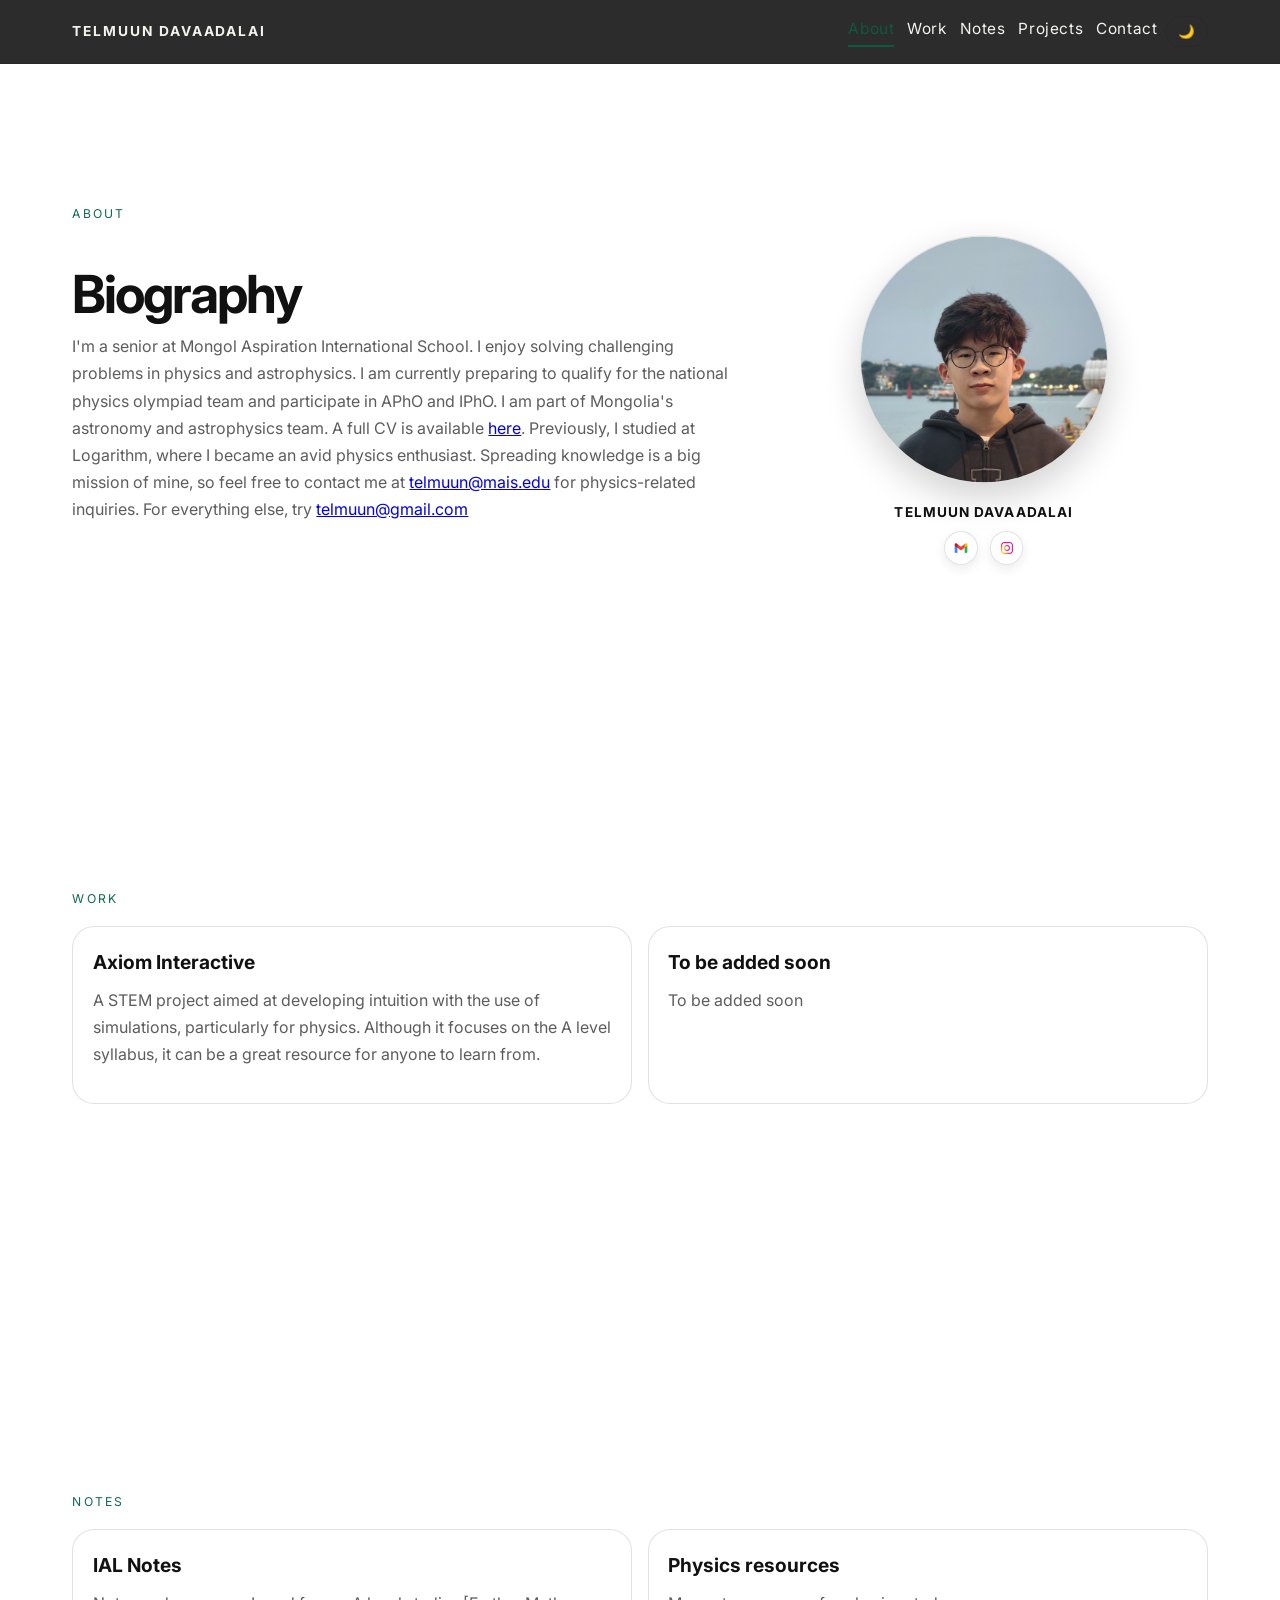
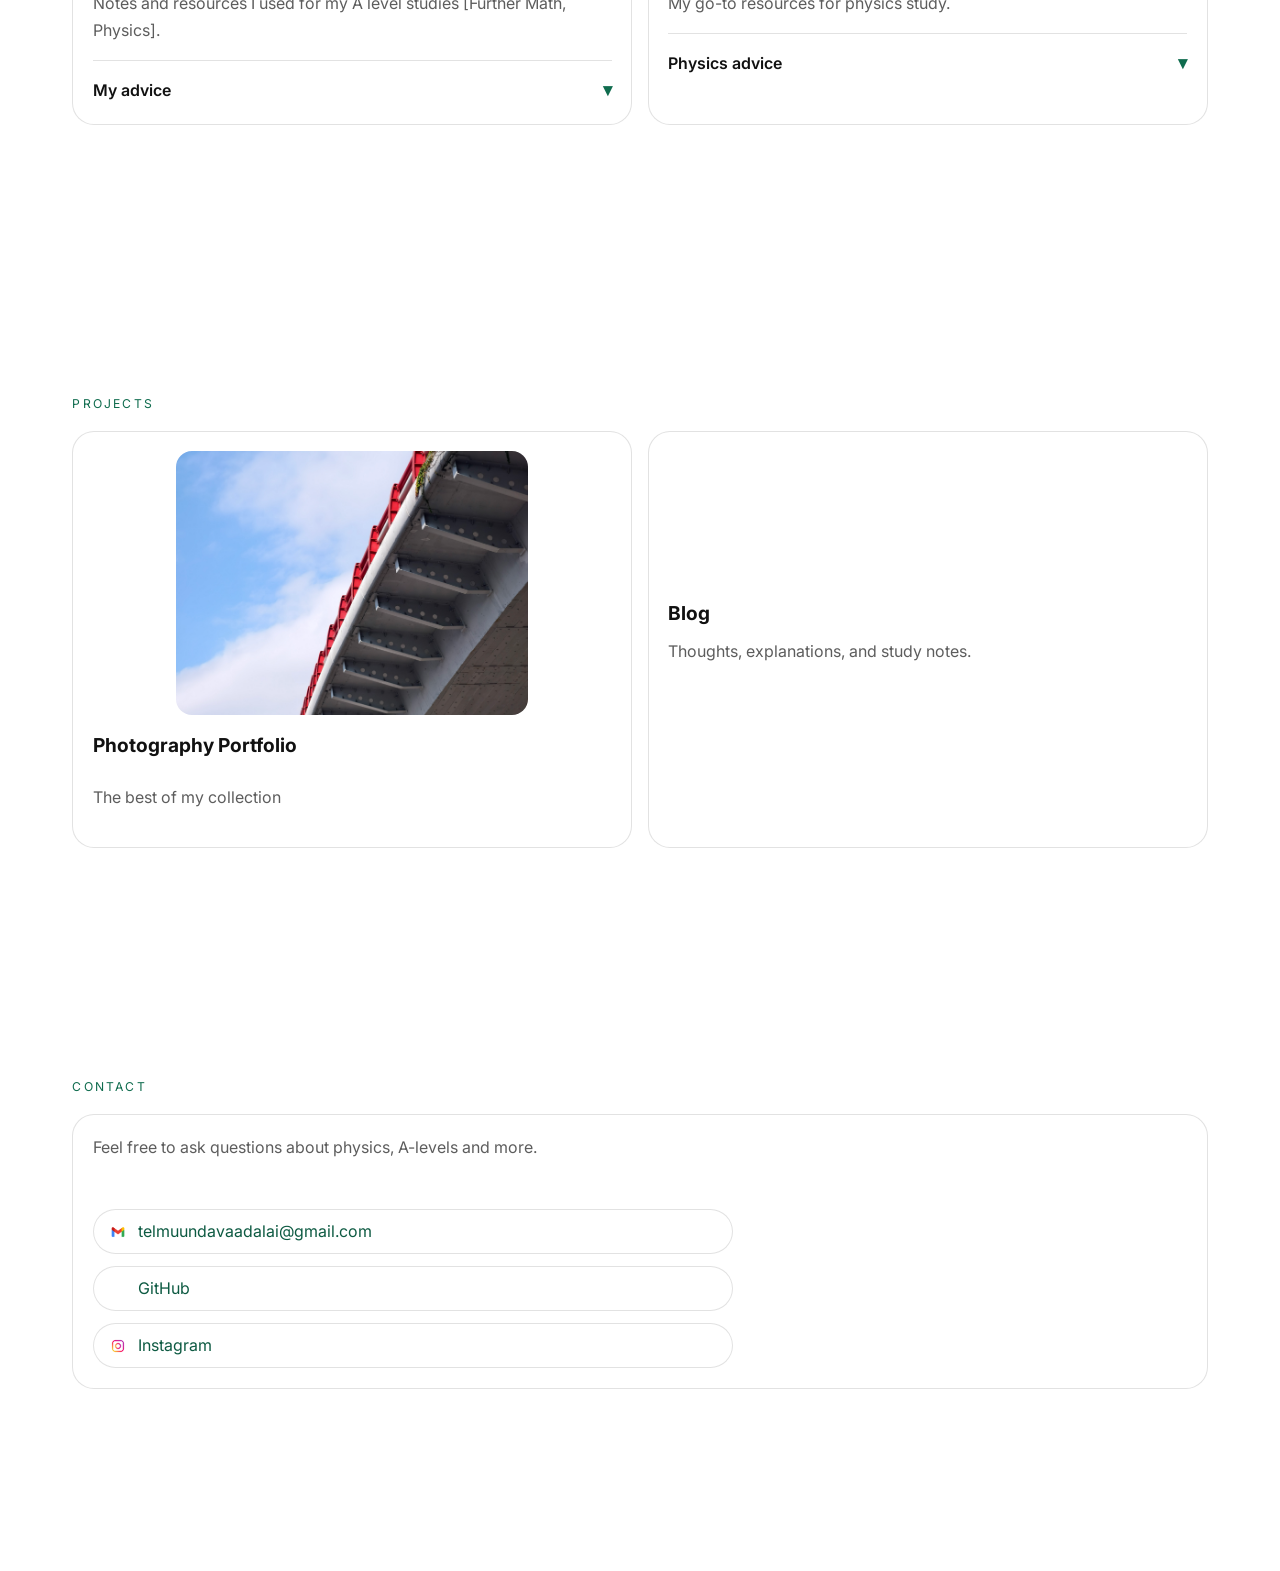
==== commit ab3ee5a1: "Add local blog publishing and scheduled posts The site now serves the blog editor and full local pre" ====
--- a/index.html
+++ b/index.html
@@ -67,8 +67,12 @@
 					<div class="eyebrow">Work</div>
 					<div class="card-grid">
 						<article class="card">
-							<h2>To be added soon</h2>
-							<p>To be added soon.</p>
+							<h2>Axiom Interactive</h2>
+							<p>A STEM project aimed at developing intuition 
+								with the use of simulations, particularly for physics.
+								 Although it focuses on the A level syllabus, 
+								 it can be a great resource for anyone 
+								 to learn from.  </p>
 						</article>
 						<article class="card">
 							<h2>To be added soon</h2>
@@ -81,8 +85,8 @@
 					<div class="eyebrow">Notes</div>
 					<div class="card-grid cards-2">
 						<article class="card">
-							<h2>High-School Notes</h2>
-							<p>notes and resources i used for my A level studies [Math, Further Math, Physics].</p>
+							<h2>IAL Notes</h2>
+							<p>Notes and resources I used for my A level studies [Further Math, Physics].</p>
 							<details class="advice-dropdown">
 								<summary>My advice</summary>
 								<div class="dropdown-content">
@@ -94,7 +98,7 @@
 						</article>
 						<article class="card">
 							<h2>Physics resources</h2>
-							<p>My resources and notes during my physics journey.</p>
+							<p>My go-to resources for physics study.</p>
 							<details class="advice-dropdown">
 								<summary>Physics advice</summary>
 								<div class="dropdown-content">
@@ -117,7 +121,6 @@
 							<p>The best of my collection</p>
 						</a>
 						<a class="card blog-card project-link" href="blog.html">
-							<div class="blog-card-icon">✍️</div>
 							<h2>Blog</h2>
 							<p>Thoughts, explanations, and study notes.</p>
 						</a>
--- a/assets/css/portfolio.css
+++ b/assets/css/portfolio.css
@@ -365,21 +365,21 @@
   flex-direction: column;
   justify-content: center;
   align-items: flex-start;
-  min-height: 16rem;
+  min-height: 12rem;
   text-decoration: none;
   color: inherit;
 }
 
 .blog-card-icon {
-  width: 3rem;
-  height: 3rem;
+  width: 2.7rem;
+  height: 2.7rem;
   display: grid;
   place-items: center;
-  border-radius: 14px;
+  border-radius: 12px;
   background: rgba(157, 226, 203, 0.14);
   border: 1px solid var(--line);
-  font-size: 1.4rem;
-  margin-bottom: 0.75rem;
+  font-size: 1.2rem;
+  margin-bottom: 0.65rem;
 }
 
 .project-link {
@@ -571,8 +571,44 @@
   margin-bottom: 1.5rem;
 }
 
+.blog-featured {
+  margin: 1.5rem 0 2rem;
+}
+
+.blog-featured-card {
+  position: relative;
+  padding: 1.7rem;
+  border: 1px solid rgba(157, 226, 203, 0.3);
+  border-radius: 24px;
+  background: linear-gradient(135deg, rgba(157, 226, 203, 0.12), rgba(255, 255, 255, 0.02));
+  box-shadow: 0 18px 42px rgba(0, 0, 0, 0.12);
+}
+
+.featured-badge {
+  display: inline-block;
+  margin-bottom: 0.7rem;
+  padding: 0.35rem 0.7rem;
+  border-radius: 999px;
+  background: rgba(157, 226, 203, 0.12);
+  border: 1px solid rgba(157, 226, 203, 0.2);
+  color: var(--accent);
+  font-size: 0.7rem;
+  font-weight: 700;
+  letter-spacing: 0.08em;
+  text-transform: uppercase;
+}
+
+.blog-featured-card h2 {
+  margin-bottom: 0.45rem;
+}
+
+.blog-featured-card p {
+  margin-bottom: 0.9rem;
+}
+
 .blog-list {
   display: grid;
+  grid-template-columns: repeat(auto-fit, minmax(230px, 1fr));
   gap: 1rem;
   margin: 2rem 0;
 }
@@ -582,6 +618,12 @@
   border-radius: 20px;
   background: var(--panel);
   padding: 1.2rem;
+  transition: transform 0.2s ease, border-color 0.2s ease;
+}
+
+.blog-preview:hover {
+  transform: translateY(-2px);
+  border-color: rgba(157, 226, 203, 0.35);
 }
 
 .blog-meta {
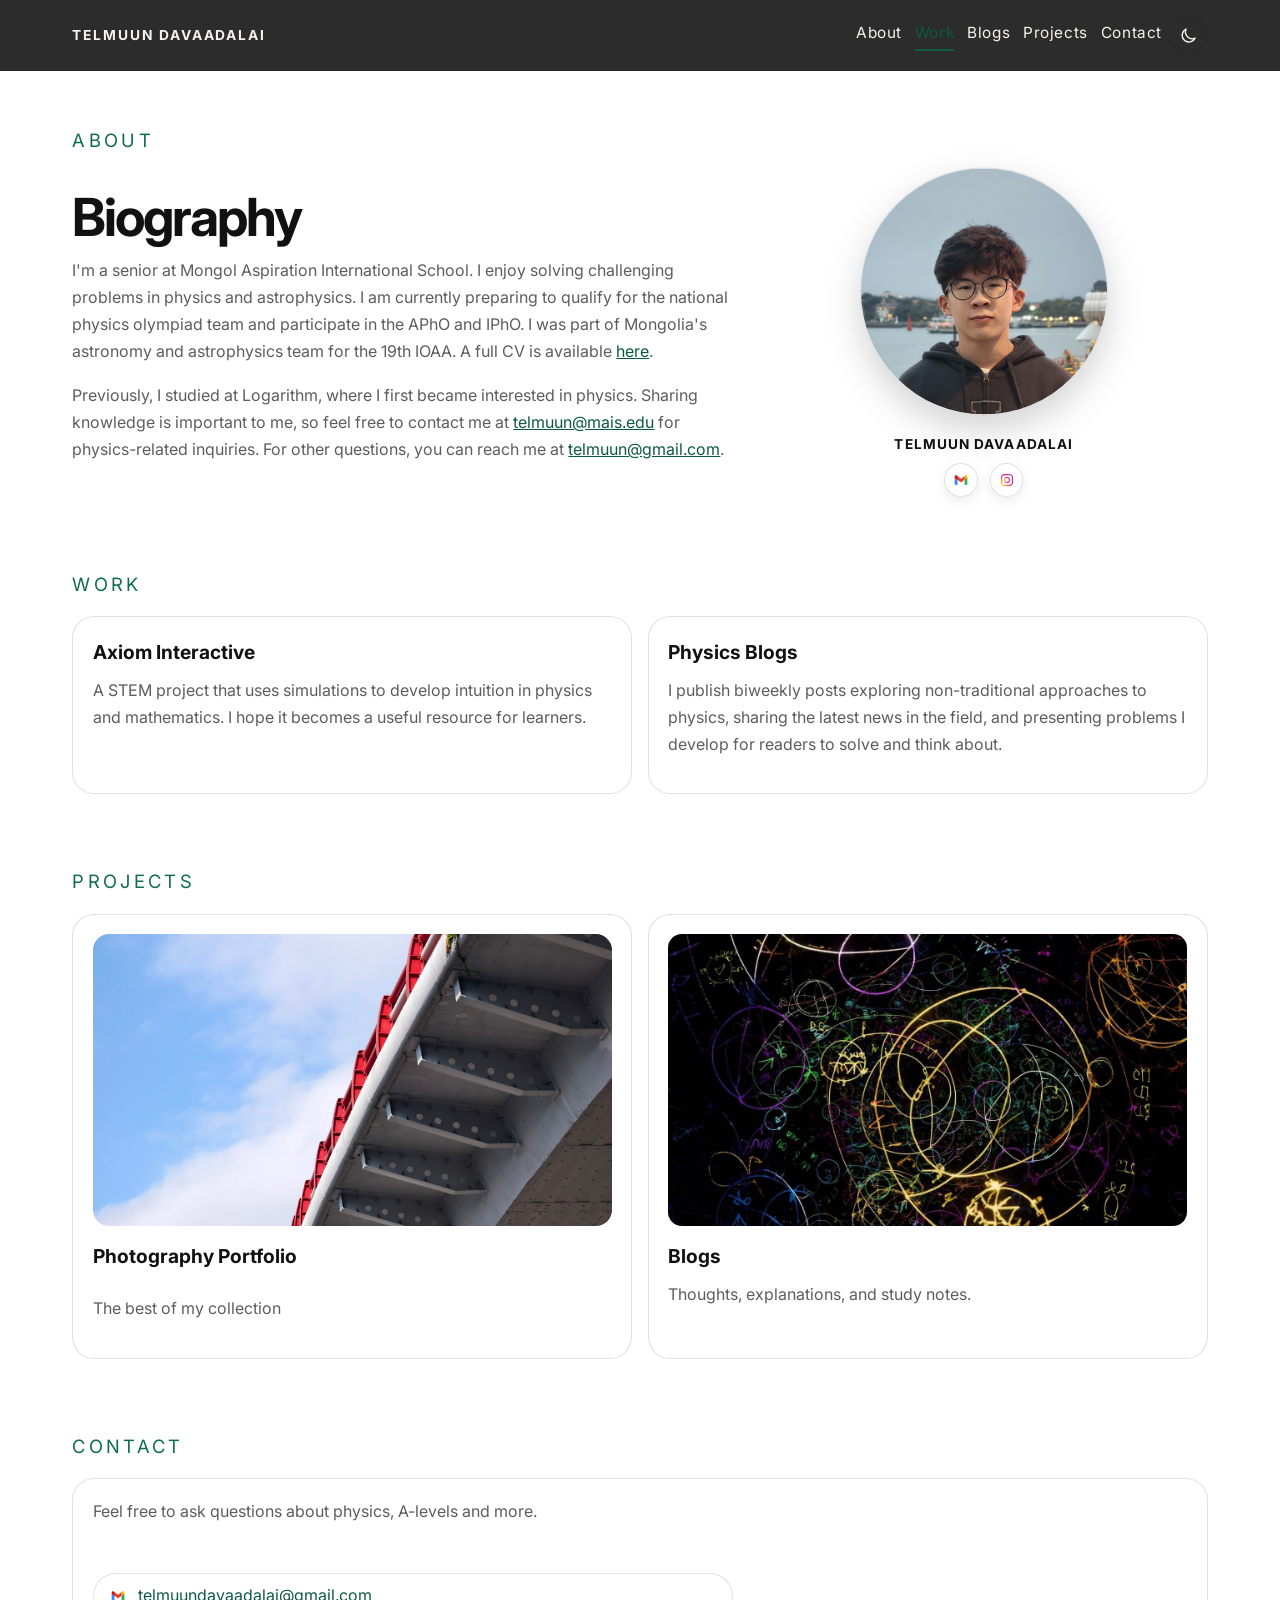
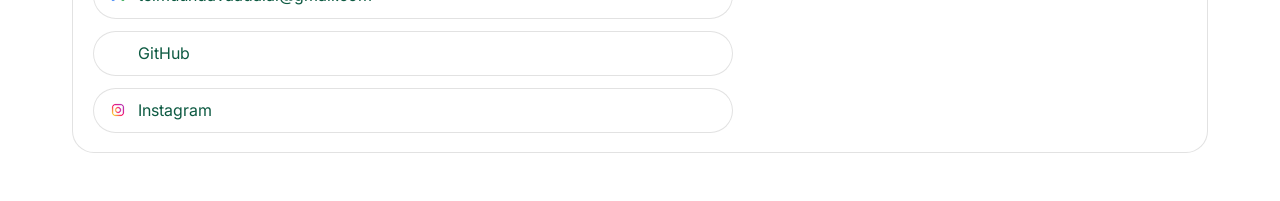
==== commit 469bb89e: "Refresh portfolio layout and blog navigation Update theme toggles to use SVG icons, refine responsiv" ====
--- a/index.html
+++ b/index.html
@@ -17,12 +17,19 @@
 				<nav class="top-nav" aria-label="Section Menu">
 					<a class="nav-link active" href="#about">About</a>
 					<a class="nav-link" href="#work">Work</a>
-					<a class="nav-link" href="#notes">Notes</a>
+					<a class="nav-link" href="blog.html">Blogs</a>
 					<a class="nav-link" href="#projects">Projects</a>
 					<a class="nav-link" href="#contact">Contact</a>
 				</nav>
-				<button class="theme-toggle" id="themeToggle" 
-				type="button" aria-label="Toggle light and dark mode">🌙</button>
+				<button class="theme-toggle" id="themeToggle" type="button" aria-label="Toggle light and dark mode">
+					<svg class="theme-icon theme-icon-sun" viewBox="0 0 24 24" aria-hidden="true" focusable="false">
+						<circle cx="12" cy="12" r="4"></circle>
+						<path d="M12 2v2m0 16v2M4.93 4.93l1.42 1.42m11.3 11.3 1.42 1.42M2 12h2m16 0h2M4.93 19.07l1.42-1.42m11.3-11.3 1.42-1.42"></path>
+					</svg>
+					<svg class="theme-icon theme-icon-moon" viewBox="0 0 24 24" aria-hidden="true" focusable="false">
+						<path d="M20.2 15.1A8.5 8.5 0 0 1 8.9 3.8 8.5 8.5 0 1 0 20.2 15.1Z"></path>
+					</svg>
+				</button>
 			</div>
 		</header>
 
@@ -34,15 +41,17 @@
 							<h1>Biography</h1>
 							<p>I'm a senior at Mongol Aspiration International School. I enjoy solving 
 								challenging problems in physics and astrophysics. I am currently preparing to qualify for 
-								the national physics olympiad team and participate in APhO and IPhO. 
-								I am part of Mongolia's astronomy and astrophysics team. A full CV is available 
+								the national physics olympiad team and participate in the APhO and IPhO.
+								I was part of Mongolia's astronomy and astrophysics team for the 19th IOAA. A full CV is available
 								<a href="files/cv.pdf" download>here</a>.
-								Previously, I studied at Logarithm, where I became an avid physics enthusiast.
-								 Spreading knowledge is a big mission of mine, so feel free to contact me at 
-								 <a href="mailto:27d_telmuun.d@mongolaspiration.edu.mn">telmuun@mais.edu</a> for physics-related
-								 inquiries. For everything else, try <a href="mailto:telmuun2020temka123@gmail.com">telmuun@gmail.com</a>
-
-							   </p>
+							</p>
+							<p>
+								Previously, I studied at Logarithm, where I first became interested in physics.
+								Sharing knowledge is important to me, so feel free to contact me at
+								<a href="mailto:27d_telmuun.d@mongolaspiration.edu.mn">telmuun@mais.edu</a> for physics-related
+								inquiries. For other questions, you can reach me at
+								<a href="mailto:telmuun2020temka123@gmail.com">telmuun@gmail.com</a>.
+							</p>
 						</div>
 							<div class="portrait-wrap">
 								<div class="portrait-panel">
@@ -68,44 +77,13 @@
 					<div class="card-grid">
 						<article class="card">
 							<h2>Axiom Interactive</h2>
-							<p>A STEM project aimed at developing intuition 
-								with the use of simulations, particularly for physics.
-								 Although it focuses on the A level syllabus, 
-								 it can be a great resource for anyone 
-								 to learn from.  </p>
+							<p>A STEM project that uses simulations to develop intuition in physics and mathematics.
+								I hope it becomes a useful resource for learners.</p>
 						</article>
 						<article class="card">
-							<h2>To be added soon</h2>
-							<p>To be added soon</p>
-						</article>
-					</div>
-				</section>
-
-				<section class="section" id="notes">
-					<div class="eyebrow">Notes</div>
-					<div class="card-grid cards-2">
-						<article class="card">
-							<h2>IAL Notes</h2>
-							<p>Notes and resources I used for my A level studies [Further Math, Physics].</p>
-							<details class="advice-dropdown">
-								<summary>My advice</summary>
-								<div class="dropdown-content">
-									<p>Start by understanding the logic behind the topic instead of memorizing formulas.
-										 A strong foundation in the basics makes harder questions feel much less intimidating.</p>
-
-								</div>
-							</details>
-						</article>
-						<article class="card">
-							<h2>Physics resources</h2>
-							<p>My go-to resources for physics study.</p>
-							<details class="advice-dropdown">
-								<summary>Physics advice</summary>
-								<div class="dropdown-content">
-									<p>Physics becomes much easier when you pair formulas with intuition. Try to understand what the variables mean physically before solving a problem.</p>
-									<p>For handouts, check out <a href="https://knzhou.github.io" target="_blank" rel="noreferrer">Kevin Zhou</a>. I highly recommend reading his advice on studying introductory physics.</p>
-								</div>
-							</details>
+							<h2>Physics Blogs</h2>
+							<p>I publish biweekly posts exploring non-traditional approaches to physics, sharing the latest
+								news in the field, and presenting problems I develop for readers to solve and think about.</p>
 						</article>
 					</div>
 				</section>
@@ -121,7 +99,8 @@
 							<p>The best of my collection</p>
 						</a>
 						<a class="card blog-card project-link" href="blog.html">
-							<h2>Blog</h2>
+							<img class="blog-card-image" src="files/blog-physics.png" alt="Colorful chalk-like diagrams of orbits and equations on a dark background" />
+							<h2>Blogs</h2>
 							<p>Thoughts, explanations, and study notes.</p>
 						</a>
 					</div>
@@ -163,12 +142,9 @@
 
 			document.body.classList.toggle('light-mode', !prefersDark);
 			document.body.classList.toggle('dark-mode', prefersDark);
-			themeToggle.textContent = prefersDark ? '☀️' : '🌙';
-
 			themeToggle.addEventListener('click', () => {
 				const isLight = document.body.classList.toggle('light-mode');
 				document.body.classList.toggle('dark-mode', !isLight);
-				themeToggle.textContent = isLight ? '🌙' : '☀️';
 			});
 
 			const observer = new IntersectionObserver((entries) => {
--- a/assets/css/portfolio.css
+++ b/assets/css/portfolio.css
@@ -91,13 +91,39 @@
 }
 
 .theme-toggle {
+  display: inline-grid;
+  place-items: center;
+  width: 2.4rem;
+  height: 2.4rem;
   margin-left: 0;
   border: 1px solid var(--line);
   background: transparent;
   color: #f5f3ee;
   border-radius: 999px;
-  padding: 0.45rem 0.75rem;
+  padding: 0;
   cursor: pointer;
+  transition: background-color 0.2s ease, border-color 0.2s ease;
+}
+
+.theme-toggle:hover {
+  background: rgba(255, 255, 255, 0.12);
+  border-color: rgba(255, 255, 255, 0.28);
+}
+
+.theme-icon {
+  display: none;
+  width: 1.2rem;
+  height: 1.2rem;
+  fill: none;
+  stroke: currentColor;
+  stroke-width: 1.7;
+  stroke-linecap: round;
+  stroke-linejoin: round;
+}
+
+body.dark-mode .theme-icon-sun,
+body.light-mode .theme-icon-moon {
+  display: block;
 }
 
 .brand {
@@ -134,24 +160,25 @@
 }
 
 .content-shell {
+  display: flex;
+  flex-direction: column;
+  gap: clamp(2.5rem, 8vh, 5rem);
   max-width: 1180px;
   margin: 0 auto;
-  padding: 0.9rem 1.4rem 2rem;
+  padding: clamp(2rem, 6vh, 4rem) 1.4rem 3rem;
 }
 
 .section {
-  min-height: 68vh;
   display: flex;
   flex-direction: column;
-  justify-content: center;
-  padding: 0.4rem 0;
+  justify-content: flex-start;
 }
 
 .eyebrow {
   color: var(--accent);
   text-transform: uppercase;
   letter-spacing: 0.18em;
-  font-size: 0.76rem;
+  font-size: 1.15rem;
   margin-bottom: 1rem;
 }
 
@@ -188,6 +215,10 @@
 p,
 li {
   color: var(--muted);
+}
+
+#about p a {
+  color: var(--accent-2);
 }
 
 .portrait-panel,
@@ -363,11 +394,20 @@
 .blog-card {
   display: flex;
   flex-direction: column;
-  justify-content: center;
+  justify-content: flex-start;
   align-items: flex-start;
   min-height: 12rem;
   text-decoration: none;
   color: inherit;
+}
+
+.blog-card-image {
+  display: block;
+  width: 100%;
+  aspect-ratio: 16 / 9;
+  object-fit: cover;
+  border-radius: 14px;
+  margin-bottom: 0.9rem;
 }
 
 .blog-card-icon {
@@ -390,8 +430,8 @@
 .photo-card-image {
   overflow: hidden;
   border-radius: 16px;
-  width: min(22rem, 100%);
-  aspect-ratio: 4 / 3;
+  width: 100%;
+  aspect-ratio: 16 / 9;
   background: rgba(255, 255, 255, 0.03);
   margin: 0 auto;
 }
@@ -760,7 +800,7 @@
   }
 
   .eyebrow {
-    font-size: 0.72rem;
+    font-size: 1.05rem;
   }
 
   h1 {
@@ -775,3 +815,17 @@
     font-size: 0.95rem;
   }
 }
+
+@media (min-width: 701px) and (max-width: 900px) {
+  .intro-grid,
+  .card-grid,
+  .cards-2 {
+    grid-template-columns: repeat(2, minmax(0, 1fr));
+  }
+}
+
+@media (max-width: 700px) and (orientation: portrait) {
+  .portrait-wrap {
+    order: -1;
+  }
+}
